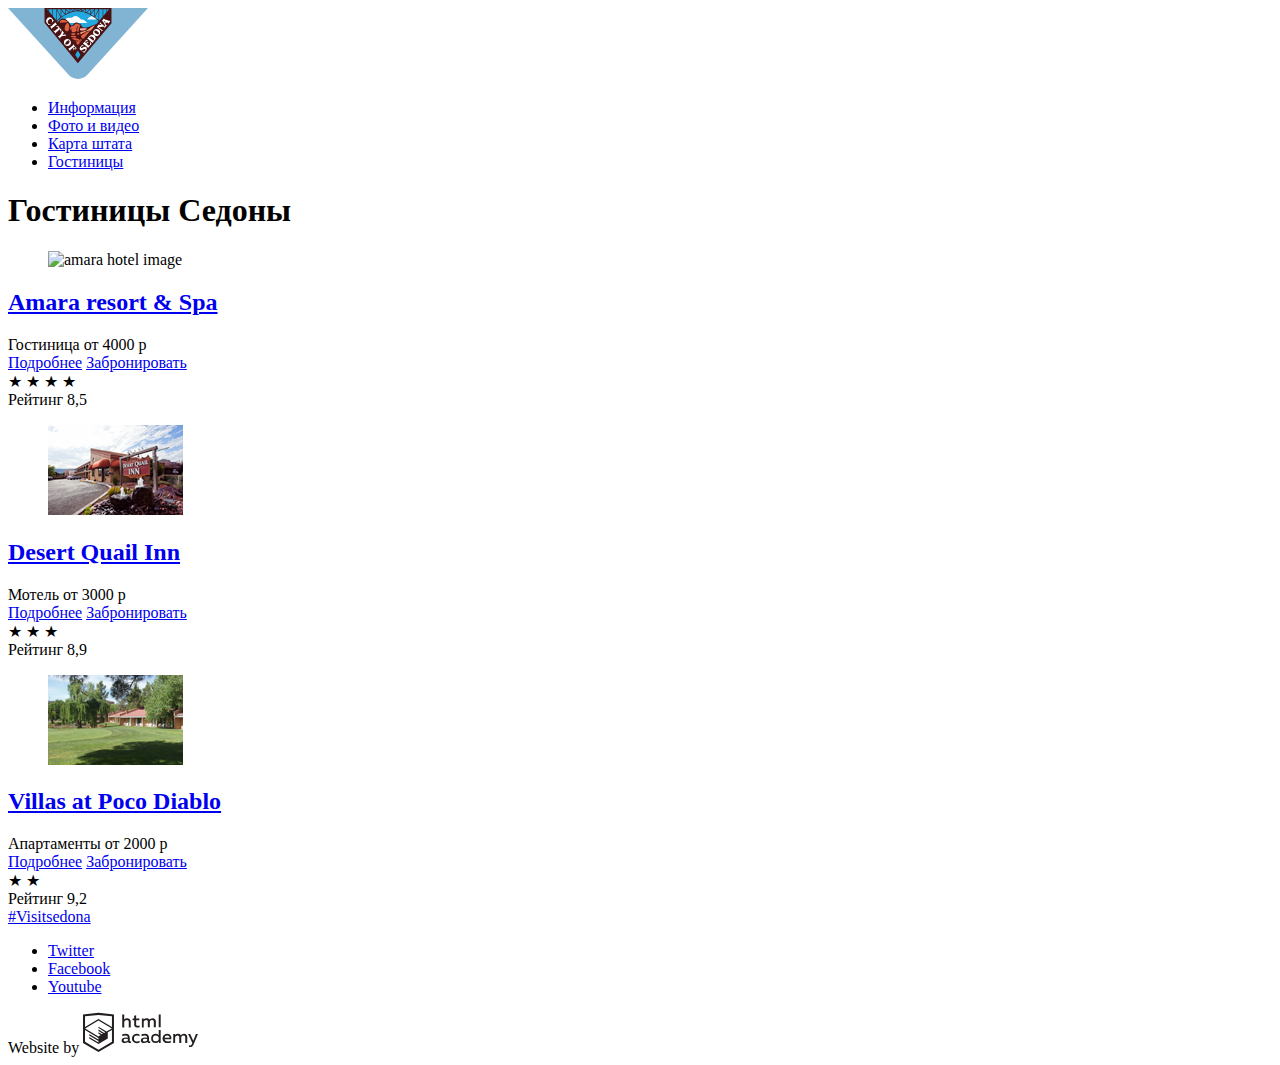
==== catalog.html @ a676aeef "Apply changes for pull-request #5" ====
<!DOCTYPE html>
<html lang="ru">

<head>
  <meta charset="utf-8">
  <title>Отели Седоны</title>
  <link rel="stylesheet" href="css/index.css">
</head>

<body>
  <header class="mainHeader">
    <nav class="mainHeader_navigation">
      <a href="index.html" class="headerLogo">
        <img src="img/svg-sedona/logo-sedona.svg" width="140" height="71" alt="City of Sedona's logo">
      </a>
      <ul class="mainHeader_list">
        <li class="mainHeader_list_item"><a href="info.html">Информация</a></li>
        <li class="mainHeader_list_item"><a href=photos&videos.html> Фото и видео</a></li>
        <li class="mainHeader_list_item"><a href="map.html">Карта штата</a></li>
        <li class="mainHeader_list_item"><a href="catalog.html">Гостиницы</a></li>
      </ul>
    </nav>
  </header>
  <main>
    <h1 class="visually-hidden">Гостиницы Седоны</h1>
    <div>
      <article>
        <figure class="hotelsPoster">
          <img src="img/amara.png" width="135" height="90" alt="amara hotel image">
        </figure>
        <section class="hotelDescription">
          <h2><a href="amara.html">Amara resort & Spa</a></h2>
          <div>
            <span>Гостиница</span>
            <span>от 4000 р</span>
          </div>
          <div>
            <a href="description-amara.html">Подробнее</a>
            <a href="order.html">Забронировать</a>
          </div>
        </section>
        <div class="metaRate">
          <div>
            <span class="star">★</span>
            <span class="star">★</span>
            <span class="star">★</span>
            <span class="star">★</span>
          </div>
          <div>Рейтинг 8,5</div>
        </div>
      </article>
      <article>
        <figure class="hotelsPoster">
          <img src="img/desert-quail-inn.png" width="135" height="90" alt="desert quail inn image">
        </figure>
        <section class="hotelDescription">
          <h2><a href="quail.html">Desert Quail Inn</a></h2>
          <div>
            <span>Мотель</span>
            <span>от 3000 р</span>
          </div>
          <div>
            <a href="description-inn.html">Подробнее</a>
            <a href="order.html">Забронировать</a>
          </div>
        </section>
        <div class="metaRate">
          <div>
            <span class="star">★</span>
            <span class="star">★</span>
            <span class="star">★</span>
          </div>
          <div>Рейтинг 8,9</div>
        </div>
      </article>
      <article>
        <figure class="hotelsPoster">
          <img src="img/villas-at-poco-diablo.png" width="135" height="90" alt="villas-at-poco-diablo image">
        </figure>
        <section class="hotelDescription">
          <h2><a href="villas-poco-diablo.html">Villas at Poco Diablo</a></h2>
          <div>
            <span>Апартаменты</span>
            <span>от 2000 р</span>
          </div>
          <div>
            <a href="description-villas.html">Подробнее</a>
            <a href="order.html">Забронировать</a>
          </div>
        </section>
        <div class="metaRate">
          <div>
            <span class="star">★</span>
            <span class="star">★</span>
          </div>
          <div>Рейтинг 9,2</div>
        </div>
      </article>
    </div>
  </main>
  <footer>
    <div>
      <a href="#">#Visitsedona</a>
    </div>
    <div class="footerSocial">
      <ul>
        <li>
          <a class="socialButton" href="#">Twitter</a>
        </li>
        <li>
          <a class="socialButton" href="#"> Facebook</a>
        </li>
        <li>
          <a class="socialButton" href="#">Youtube</a>
        </li>
      </ul>
    </div>
    <div> Website by
      <a class="button" href="https://htmlacademy.ru/intensive/htmlcss">
        <img src="img/svg-sedona/logo-htmlacademy.svg" width="115" height="41" alt="html-academy logo">
      </a>
    </div>
  </footer>
</body>

</html>
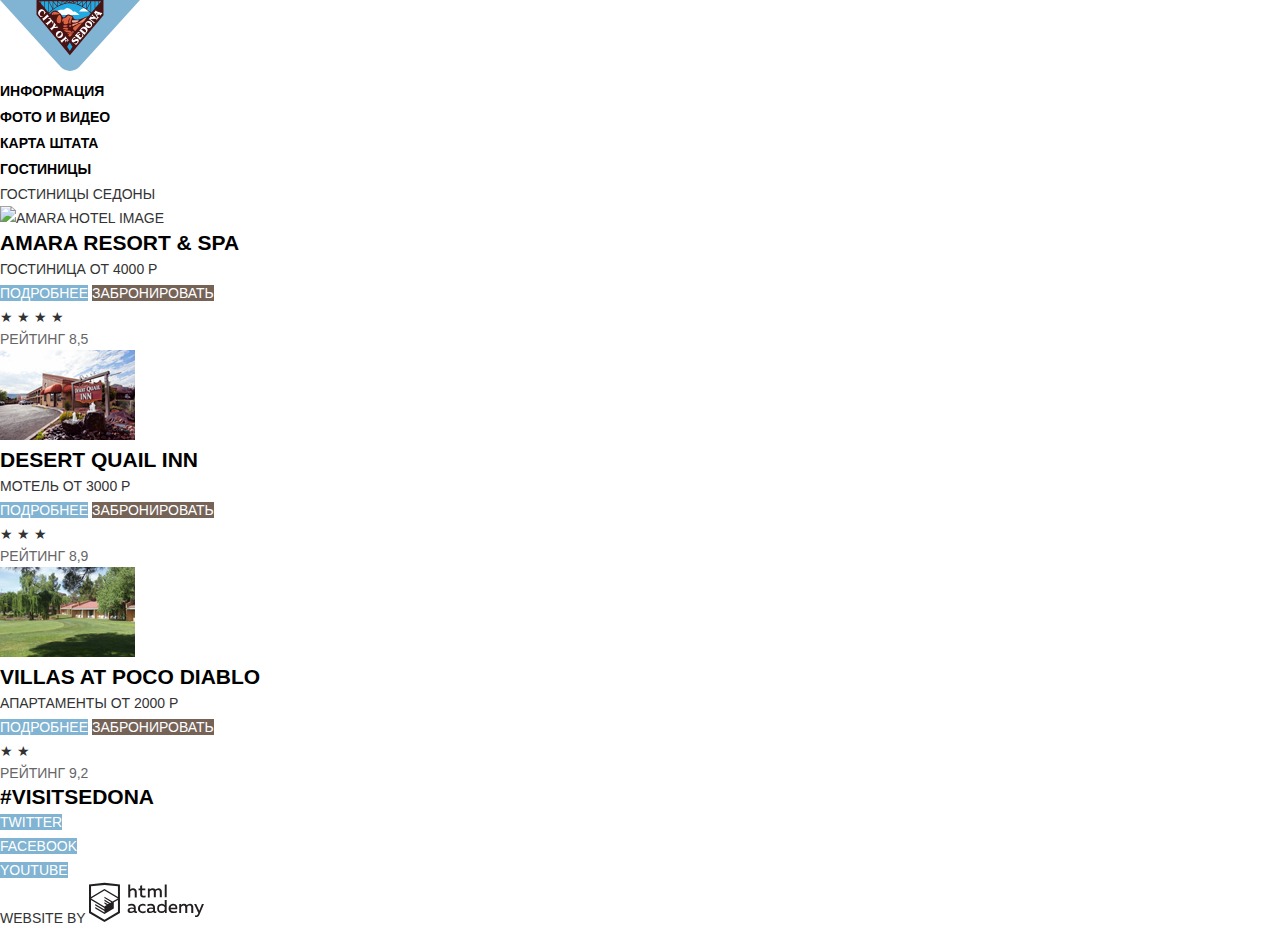
==== commit 3efe4b48: "Apply basic styles" ====
--- a/catalog.html
+++ b/catalog.html
@@ -4,20 +4,24 @@
 <head>
   <meta charset="utf-8">
   <title>Отели Седоны</title>
-  <link rel="stylesheet" href="css/index.css">
+  <link href="fonts.googleapis.com/css?family=PT+Sans:400,700&subset=cyrillic" rel="stylesheet">
+  <link href="css/reset.css" rel="stylesheet">
+  <link href="css/index.css" rel="stylesheet">
 </head>
 
 <body>
   <header class="mainHeader">
     <nav class="mainHeader_navigation">
-      <a href="index.html" class="headerLogo">
+      <a href="index.html" class="headerLogo link">
         <img src="img/svg-sedona/logo-sedona.svg" width="140" height="71" alt="City of Sedona's logo">
       </a>
-      <ul class="mainHeader_list">
-        <li class="mainHeader_list_item"><a href="info.html">Информация</a></li>
-        <li class="mainHeader_list_item"><a href=photos&videos.html> Фото и видео</a></li>
-        <li class="mainHeader_list_item"><a href="map.html">Карта штата</a></li>
-        <li class="mainHeader_list_item"><a href="catalog.html">Гостиницы</a></li>
+      <ul class="mainHeader__list">
+        <li class="mainHeader__listItem">
+          <a href="info.html" class="link">Информация</a>
+        </li>
+        <li class="mainHeader__listItem"><a href=photos&videos.html class="link"> Фото и видео</a></li>
+        <li class="mainHeader__listItem"><a href="map.html" class="link">Карта штата</a></li>
+        <li class="mainHeader__listItem"><a href="catalog.html" class="link">Гостиницы</a></li>
       </ul>
     </nav>
   </header>
@@ -29,14 +33,16 @@
           <img src="img/amara.png" width="135" height="90" alt="amara hotel image">
         </figure>
         <section class="hotelDescription">
-          <h2><a href="amara.html">Amara resort & Spa</a></h2>
+          <h2>
+            <a href="amara.html" class="hotelName link">Amara resort & Spa</a>
+          </h2>
           <div>
             <span>Гостиница</span>
             <span>от 4000 р</span>
           </div>
           <div>
-            <a href="description-amara.html">Подробнее</a>
-            <a href="order.html">Забронировать</a>
+            <a href="description-amara.html" class="button button_blue">Подробнее</a>
+            <a href="order.html" class="button button_brown">Забронировать</a>
           </div>
         </section>
         <div class="metaRate">
@@ -46,7 +52,7 @@
             <span class="star">★</span>
             <span class="star">★</span>
           </div>
-          <div>Рейтинг 8,5</div>
+          <div class="rate">Рейтинг 8,5</div>
         </div>
       </article>
       <article>
@@ -54,14 +60,14 @@
           <img src="img/desert-quail-inn.png" width="135" height="90" alt="desert quail inn image">
         </figure>
         <section class="hotelDescription">
-          <h2><a href="quail.html">Desert Quail Inn</a></h2>
+          <h2><a href="quail.html" class="hotelName link">Desert Quail Inn</a></h2>
           <div>
             <span>Мотель</span>
             <span>от 3000 р</span>
           </div>
           <div>
-            <a href="description-inn.html">Подробнее</a>
-            <a href="order.html">Забронировать</a>
+            <a href="description-inn.html" class="button button_blue">Подробнее</a>
+            <a href="order.html" class="button button_brown">Забронировать</a>
           </div>
         </section>
         <div class="metaRate">
@@ -70,7 +76,7 @@
             <span class="star">★</span>
             <span class="star">★</span>
           </div>
-          <div>Рейтинг 8,9</div>
+          <div class="rate">Рейтинг 8,9</div>
         </div>
       </article>
       <article>
@@ -78,14 +84,14 @@
           <img src="img/villas-at-poco-diablo.png" width="135" height="90" alt="villas-at-poco-diablo image">
         </figure>
         <section class="hotelDescription">
-          <h2><a href="villas-poco-diablo.html">Villas at Poco Diablo</a></h2>
+          <h2><a href="villas-poco-diablo.html" class="hotelName link">Villas at Poco Diablo</a></h2>
           <div>
             <span>Апартаменты</span>
             <span>от 2000 р</span>
           </div>
           <div>
-            <a href="description-villas.html">Подробнее</a>
-            <a href="order.html">Забронировать</a>
+            <a href="description-villas.html" class="button button_blue">Подробнее</a>
+            <a href="order.html" class="button button_brown">Забронировать</a>
           </div>
         </section>
         <div class="metaRate">
@@ -93,30 +99,30 @@
             <span class="star">★</span>
             <span class="star">★</span>
           </div>
-          <div>Рейтинг 9,2</div>
+          <div class="rate">Рейтинг 9,2</div>
         </div>
       </article>
     </div>
   </main>
   <footer>
-    <div>
-      <a href="#">#Visitsedona</a>
+    <div class="hashtag">
+      <a href="#" class="link">#visitsedona</a>
     </div>
     <div class="footerSocial">
       <ul>
         <li>
-          <a class="socialButton" href="#">Twitter</a>
+          <a class="button button_blue link" href="#">Twitter</a>
         </li>
         <li>
-          <a class="socialButton" href="#"> Facebook</a>
+          <a class="button button_blue link" href="#"> Facebook</a>
         </li>
         <li>
-          <a class="socialButton" href="#">Youtube</a>
+          <a class="button button_blue link" href="#">Youtube</a>
         </li>
       </ul>
     </div>
     <div> Website by
-      <a class="button" href="https://htmlacademy.ru/intensive/htmlcss">
+      <a class="link" href="https://htmlacademy.ru/intensive/htmlcss">
         <img src="img/svg-sedona/logo-htmlacademy.svg" width="115" height="41" alt="html-academy logo">
       </a>
     </div>
--- a/css/index.css
+++ b/css/index.css
@@ -0,0 +1,120 @@
+body {
+    margin: 0;
+    padding: 0;
+
+    font-family: 'PT Sans',Arial, sans-serif;
+    font-size: 14px;
+    line-height: 24px;
+    font-weight: normal;
+    text-transform: uppercase;
+    color: #333333;
+    background-color:#ffffff;
+}
+
+ol, ul {
+	list-style: none;
+}
+
+a {
+    text-decoration: none;
+}
+
+.link {
+    text-decoration: none;
+    color:#000000;
+}
+.mainHeader__listItem .link {
+    font-weight: bold;
+    line-height: 26px;
+    color: #000000;
+}
+.mainHeader__listItem .link:hover {
+    color:#81b3d2;
+}
+.mainHeader__listItem .link:focus {
+    color:rgba(0, 0, 0, 0.3)
+}
+.mainHeader__listItem .link:active {
+    color:#766357;
+}
+.info {
+    font-size: 21px;
+    font-weight: bold;
+    line-height: 26px;
+    text-align: center;
+    color:#000000;
+}
+.features {
+    line-height: 26px;
+    text-align: center;
+    color: #000000;
+}
+.intro__title {
+    font-size: 30px;
+    font-weight: bold;
+    text-align: center;
+    color:#000000;
+}
+.intro__header {
+    text-align: center;
+    color: #333333;
+}
+.searchForm {
+    font-size: 21px;
+    font-weight: bold;
+    line-height: 26px;
+    text-align: center;
+    color: #ffffff;
+    background-color: #766357;
+}
+.hashtag {
+    font-size: 21px;
+    font-weight: bold;
+    line-height: 26px;
+    color: #000000;
+}
+.hotelName {
+    font-size: 21px;
+    font-weight: bold;
+    line-height: 26px;
+    color:#000000;
+}
+.hotelName:hover {
+    color:#81b3d2;
+}
+.hotelName:active {
+    color:rgba(0, 0, 0, 0.3);
+}
+.rate {
+    line-height: 21px;
+    color: #666666;
+}
+
+.button {
+    line-height: 21px;
+    color:#ffffff;
+}
+
+.button:active {
+    color:rgba(255, 255, 255, 0.3);
+}
+
+.button_blue {
+    background-color: #81b3d2;
+}
+.button_blue:hover {
+    background-color: #669ec0;
+}
+.button_blue:active {
+    background-color:#5496bd;
+}
+
+.button_brown {
+    background-color:#766357;
+}
+.button_brown:hover{
+    background-color: #604e43;
+}
+.button_brown:active {
+    background-color:#503e33;
+}
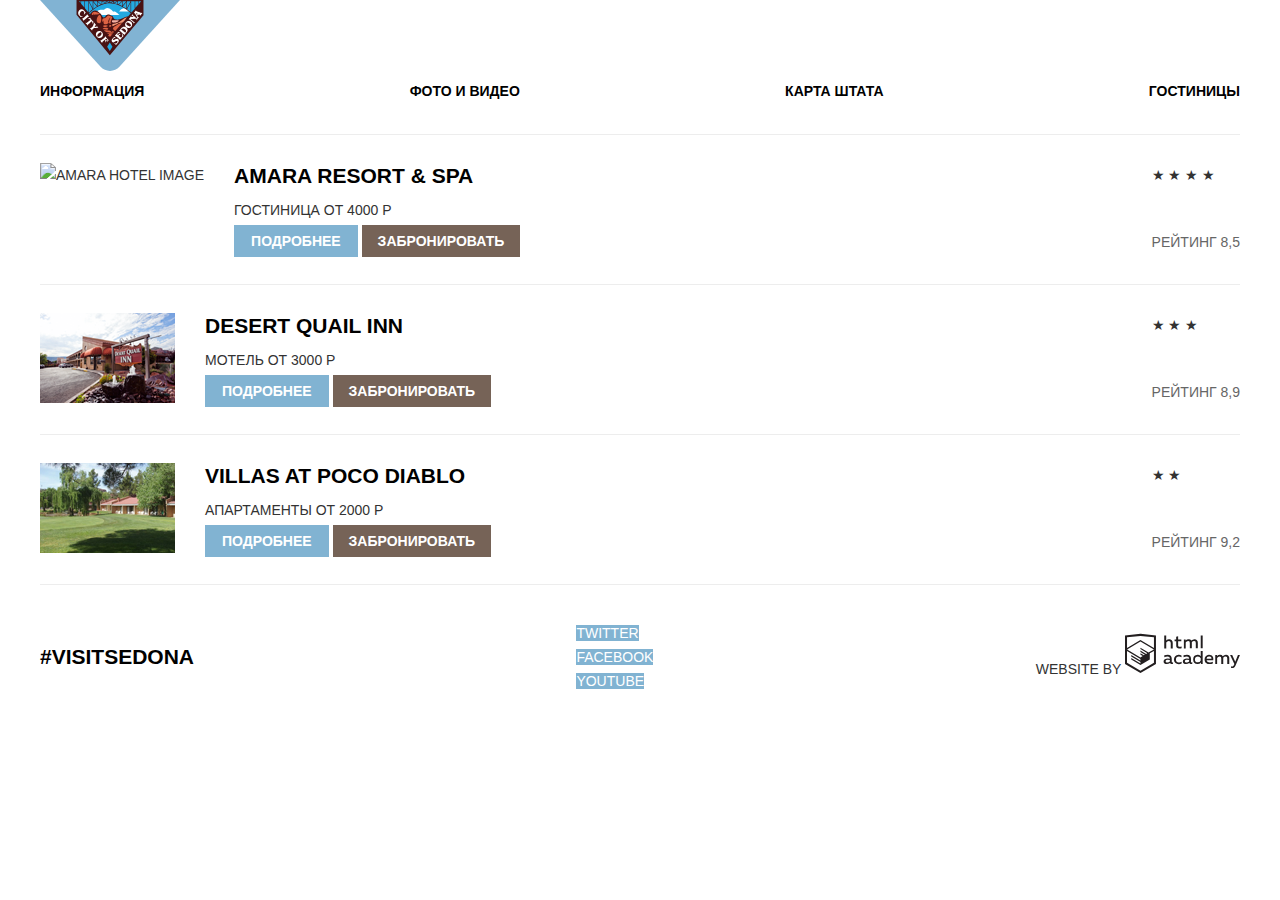
==== commit ea069897: "Layout elements" ====
--- a/catalog.html
+++ b/catalog.html
@@ -10,105 +10,111 @@
 </head>
 
 <body>
-  <header class="mainHeader">
-    <nav class="mainHeader_navigation">
-      <a href="index.html" class="headerLogo link">
+  <header class="mainHeader container">
+    <nav class="navigation">
+      <a href="index.html" class="mainHeader__logo link">
         <img src="img/svg-sedona/logo-sedona.svg" width="140" height="71" alt="City of Sedona's logo">
       </a>
-      <ul class="mainHeader__list">
-        <li class="mainHeader__listItem">
+      <ul class="navigation__list">
+        <li class="navigation__listItem navigation__listItem_left">
           <a href="info.html" class="link">Информация</a>
         </li>
-        <li class="mainHeader__listItem"><a href=photos&videos.html class="link"> Фото и видео</a></li>
-        <li class="mainHeader__listItem"><a href="map.html" class="link">Карта штата</a></li>
-        <li class="mainHeader__listItem"><a href="catalog.html" class="link">Гостиницы</a></li>
+        <li class="navigation__listItem navigation__listItem_left">
+          <a href=photos&videos.html class="link">Фото и видео</a>
+        </li>
+        <li class="navigation__listItem navigation__listItem_right">
+          <a href="map.html" class="link">Карта штата</a>
+        </li>
+        <li class="navigation__listItem navigation__listItem_right">
+          <a href="catalog.html" class="link">Гостиницы</a>
+        </li>
       </ul>
     </nav>
   </header>
-  <main>
-    <h1 class="visually-hidden">Гостиницы Седоны</h1>
-    <div>
-      <article>
-        <figure class="hotelsPoster">
+  <main class="container">
+    <h1 class="visuallyHidden">Гостиницы Седоны</h1>
+    <div class="hotels">
+      <article class="catalogItem">
+        <figure class="hotels__poster">
           <img src="img/amara.png" width="135" height="90" alt="amara hotel image">
         </figure>
-        <section class="hotelDescription">
+        <section class="hotels__description">
           <h2>
-            <a href="amara.html" class="hotelName link">Amara resort & Spa</a>
+            <a href="amara.html" class="hotels__name link">Amara resort & Spa</a>
           </h2>
           <div>
             <span>Гостиница</span>
             <span>от 4000 р</span>
           </div>
           <div>
-            <a href="description-amara.html" class="button button_blue">Подробнее</a>
-            <a href="order.html" class="button button_brown">Забронировать</a>
+            <a href="description-amara.html" class="button button_blue button_details">Подробнее</a>
+            <a href="order.html" class="button button_brown button_book">Забронировать</a>
           </div>
         </section>
-        <div class="metaRate">
+        <div class="hotels__metaRate">
           <div>
             <span class="star">★</span>
             <span class="star">★</span>
             <span class="star">★</span>
             <span class="star">★</span>
           </div>
-          <div class="rate">Рейтинг 8,5</div>
+          <div class="hotels__rate">Рейтинг 8,5</div>
         </div>
       </article>
-      <article>
-        <figure class="hotelsPoster">
+      <article class="catalogItem">
+        <figure class="hotels__poster">
           <img src="img/desert-quail-inn.png" width="135" height="90" alt="desert quail inn image">
         </figure>
-        <section class="hotelDescription">
-          <h2><a href="quail.html" class="hotelName link">Desert Quail Inn</a></h2>
+        <section class="hotels__description">
+          <h2><a href="quail.html" class="hotels__name link">Desert Quail Inn</a></h2>
           <div>
             <span>Мотель</span>
             <span>от 3000 р</span>
           </div>
           <div>
-            <a href="description-inn.html" class="button button_blue">Подробнее</a>
-            <a href="order.html" class="button button_brown">Забронировать</a>
+            <a href="description-inn.html" class="button button_blue button_details">Подробнее</a>
+            <a href="order.html" class="button button_brown button_book">Забронировать</a>
           </div>
         </section>
-        <div class="metaRate">
+        <div class="hotels__metaRate">
           <div>
             <span class="star">★</span>
             <span class="star">★</span>
             <span class="star">★</span>
           </div>
-          <div class="rate">Рейтинг 8,9</div>
+          <div class="hotels__rate">Рейтинг 8,9</div>
         </div>
       </article>
-      <article>
-        <figure class="hotelsPoster">
+      <article class="catalogItem">
+        <figure class="hotels__poster">
           <img src="img/villas-at-poco-diablo.png" width="135" height="90" alt="villas-at-poco-diablo image">
         </figure>
-        <section class="hotelDescription">
-          <h2><a href="villas-poco-diablo.html" class="hotelName link">Villas at Poco Diablo</a></h2>
+        <section class="hotels__description">
+          <h2><a href="villas-poco-diablo.html" class="hotels__name link">Villas at Poco Diablo</a></h2>
           <div>
             <span>Апартаменты</span>
             <span>от 2000 р</span>
           </div>
           <div>
-            <a href="description-villas.html" class="button button_blue">Подробнее</a>
-            <a href="order.html" class="button button_brown">Забронировать</a>
+            <a href="description-villas.html" class="button button_blue button_details">Подробнее</a>
+            <a href="order.html" class="button button_brown button_book">Забронировать</a>
           </div>
         </section>
-        <div class="metaRate">
+        <div class="hotels__metaRate">
           <div>
             <span class="star">★</span>
             <span class="star">★</span>
           </div>
-          <div class="rate">Рейтинг 9,2</div>
+          <div class="hotels__rate">Рейтинг 9,2</div>
         </div>
       </article>
     </div>
   </main>
-  <footer>
+  <footer class="container footer">
     <div class="hashtag">
       <a href="#" class="link">#visitsedona</a>
     </div>
-    <div class="footerSocial">
+    <div class="footer__social">
       <ul>
         <li>
           <a class="button button_blue link" href="#">Twitter</a>
--- a/css/index.css
+++ b/css/index.css
@@ -2,17 +2,17 @@
     margin: 0;
     padding: 0;
 
-    font-family: 'PT Sans',Arial, sans-serif;
+    font-family: 'PT Sans', Arial, sans-serif;
     font-size: 14px;
     line-height: 24px;
     font-weight: normal;
     text-transform: uppercase;
     color: #333333;
-    background-color:#ffffff;
+    background-color: #ffffff;
 }
 
 ol, ul {
-	list-style: none;
+    list-style: none;
 }
 
 a {
@@ -21,100 +21,206 @@
 
 .link {
     text-decoration: none;
-    color:#000000;
-}
-.mainHeader__listItem .link {
-    font-weight: bold;
-    line-height: 26px;
-    color: #000000;
-}
-.mainHeader__listItem .link:hover {
-    color:#81b3d2;
-}
-.mainHeader__listItem .link:focus {
-    color:rgba(0, 0, 0, 0.3)
-}
-.mainHeader__listItem .link:active {
-    color:#766357;
-}
-.info {
+    color: #000000;
+}
+
+.visuallyHidden {
+    display:none;
+}
+.navigation__listItem .link {
+    font-weight: bold;
+    line-height: 26px;
+    color: #000000;
+}
+
+.navigation__listItem .link:hover {
+    color: #81b3d2;
+}
+
+.navigation__listItem .link:focus {
+    color: rgba(0, 0, 0, 0.3);
+}
+
+.navigation__listItem .link:active {
+    color: #766357;
+}
+
+.heading2 {
     font-size: 21px;
     font-weight: bold;
     line-height: 26px;
     text-align: center;
-    color:#000000;
-}
-.features {
-    line-height: 26px;
+    color: #000000;
+}
+
+.heading1 {
+    font-size: 30px;
+    font-weight: bold;
     text-align: center;
     color: #000000;
 }
-.intro__title {
-    font-size: 30px;
-    font-weight: bold;
-    text-align: center;
-    color:#000000;
-}
-.intro__header {
+
+.body1 {
     text-align: center;
     color: #333333;
 }
-.searchForm {
-    font-size: 21px;
-    font-weight: bold;
-    line-height: 26px;
-    text-align: center;
-    color: #ffffff;
-    background-color: #766357;
-}
+
 .hashtag {
     font-size: 21px;
     font-weight: bold;
     line-height: 26px;
     color: #000000;
 }
-.hotelName {
+
+.hotels__name {
     font-size: 21px;
     font-weight: bold;
     line-height: 26px;
-    color:#000000;
-}
-.hotelName:hover {
-    color:#81b3d2;
-}
-.hotelName:active {
-    color:rgba(0, 0, 0, 0.3);
-}
-.rate {
+    color: #000000;
+}
+
+.hotels__name:hover {
+    color: #81b3d2;
+}
+
+.hotels__name:active {
+    color: rgba(0, 0, 0, 0.3);
+}
+.hotels__rate {
     line-height: 21px;
     color: #666666;
 }
 
 .button {
     line-height: 21px;
-    color:#ffffff;
+    color: #ffffff;
+    text-transform: uppercase;
 }
 
 .button:active {
-    color:rgba(255, 255, 255, 0.3);
+    color: rgba(255, 255, 255, 0.3);
 }
 
 .button_blue {
     background-color: #81b3d2;
 }
+
 .button_blue:hover {
     background-color: #669ec0;
 }
+
 .button_blue:active {
-    background-color:#5496bd;
+    background-color: #5496bd;
 }
 
 .button_brown {
-    background-color:#766357;
-}
+    background-color: #766357;
+}
+
 .button_brown:hover{
     background-color: #604e43;
 }
+
 .button_brown:active {
-    background-color:#503e33;
-}
+    background-color: #503e33;
+}
+
+/* ----- Сеточные стили ----- */
+.container {
+    width: 1200px;
+    margin: 0 auto;
+}
+
+.navigation__list {
+    display: flex;
+    flex-direction: row;
+    justify-content: space-between;
+    min-height: 56px;
+}
+
+.container2 {
+    width: 568px;
+    margin: 0 auto;
+}
+.promo {
+    width: 100%;
+    display: block;
+    padding-top: 33px;
+    padding-bottom: 33px;
+}
+
+.button_search {
+    width: 100%;
+    display: block;
+    padding-top: 17px;
+    padding-bottom: 17px;
+}
+
+.footer {
+    display: flex;
+    flex-direction: row;
+    align-items: center;
+    justify-content: space-between;
+    padding-top: 36px;
+}
+
+.bookingForm {
+    padding: 55px;
+    box-shadow: 0px 7px 15px 0 rgba(0, 1, 1, 0.15);
+}
+
+.bookingForm__field {
+    display: flex;
+    flex-direction: row;
+}
+
+.container2__heading {
+    padding-bottom: 23px;
+}
+
+.container2__heading1 {
+    padding-bottom: 28px;
+}
+
+.container2__heading2 {
+    padding-bottom: 39px;
+}
+
+.catalogItem {
+    height: 90px;
+    display: flex;
+    border-top: 1px solid #ededed;
+    border-top: 1px solid #ededed;
+    padding-top: 28px;
+    padding-bottom: 31px;
+}
+.catalogItem:last-child {
+    border-bottom: 1px solid #ededed;
+}
+
+.hotels__poster {
+    margin-right: 30px;
+}
+
+.button_details {
+    font-weight: bold;
+    padding: 8px 17px;
+}
+
+.button_book {
+    font-weight: bold;
+    padding: 8px 16px;
+}
+
+.hotels__metaRate {
+    display: flex;
+    flex-direction: column;
+    justify-content:space-between;
+    margin-left: auto;
+}
+
+.hotels__description {
+    display: flex;
+    flex-direction: column;
+    justify-content: space-between;
+}
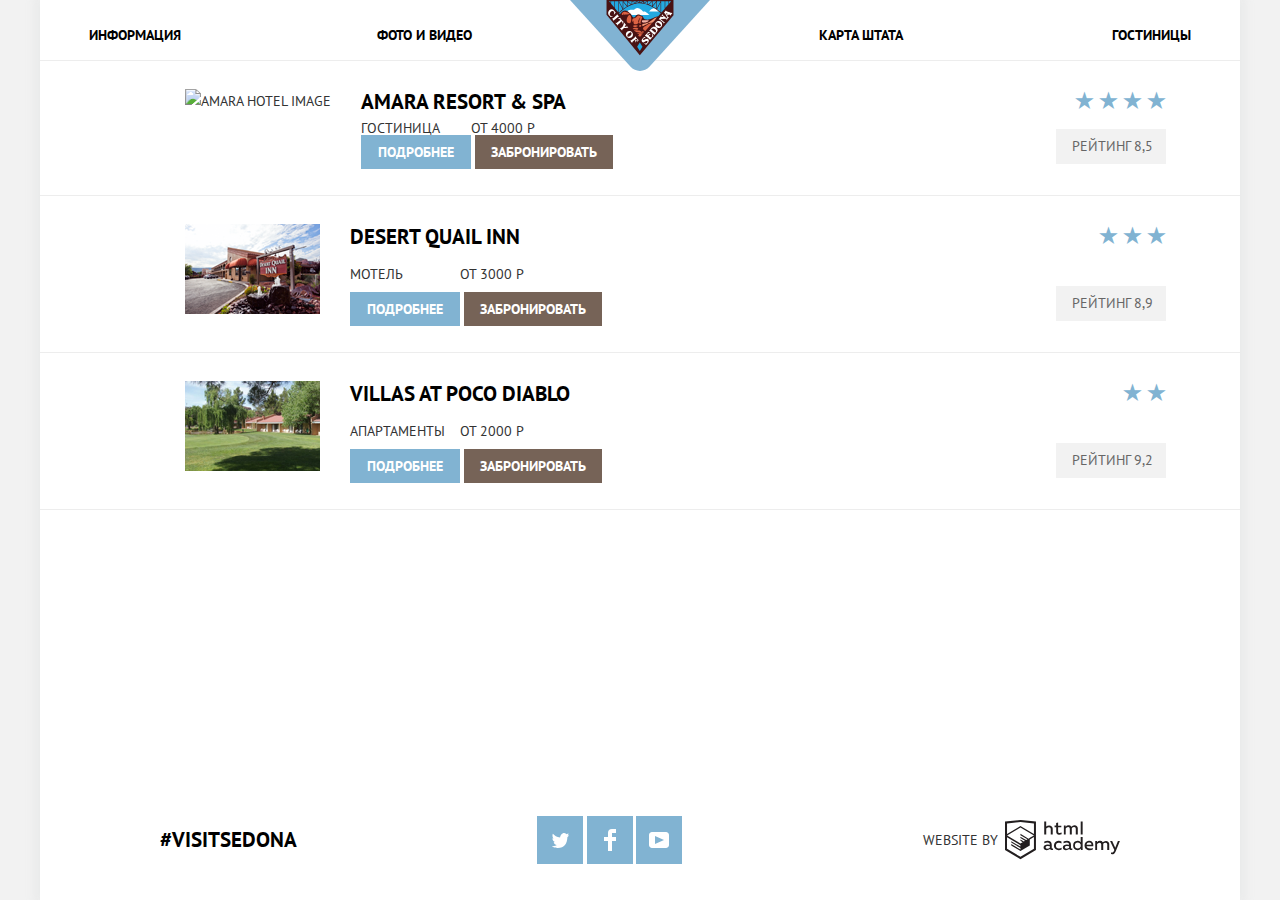
==== commit 703b8b65: "Add decorative elements" ====
--- a/catalog.html
+++ b/catalog.html
@@ -4,135 +4,163 @@
 <head>
   <meta charset="utf-8">
   <title>Отели Седоны</title>
-  <link href="fonts.googleapis.com/css?family=PT+Sans:400,700&subset=cyrillic" rel="stylesheet">
+  <link href="https://fonts.googleapis.com/css?family=PT+Sans:400,700&subset=cyrillic" rel="stylesheet">
   <link href="css/reset.css" rel="stylesheet">
   <link href="css/index.css" rel="stylesheet">
 </head>
 
-<body>
-  <header class="mainHeader container">
-    <nav class="navigation">
-      <a href="index.html" class="mainHeader__logo link">
-        <img src="img/svg-sedona/logo-sedona.svg" width="140" height="71" alt="City of Sedona's logo">
-      </a>
-      <ul class="navigation__list">
-        <li class="navigation__listItem navigation__listItem_left">
-          <a href="info.html" class="link">Информация</a>
-        </li>
-        <li class="navigation__listItem navigation__listItem_left">
-          <a href=photos&videos.html class="link">Фото и видео</a>
-        </li>
-        <li class="navigation__listItem navigation__listItem_right">
-          <a href="map.html" class="link">Карта штата</a>
-        </li>
-        <li class="navigation__listItem navigation__listItem_right">
-          <a href="catalog.html" class="link">Гостиницы</a>
-        </li>
-      </ul>
-    </nav>
-  </header>
-  <main class="container">
-    <h1 class="visuallyHidden">Гостиницы Седоны</h1>
-    <div class="hotels">
-      <article class="catalogItem">
-        <figure class="hotels__poster">
-          <img src="img/amara.png" width="135" height="90" alt="amara hotel image">
-        </figure>
-        <section class="hotels__description">
-          <h2>
-            <a href="amara.html" class="hotels__name link">Amara resort & Spa</a>
-          </h2>
-          <div>
-            <span>Гостиница</span>
-            <span>от 4000 р</span>
+<body class="mainBackground">
+  <div class="container">
+    <header class="mainHeader">
+      <nav>
+        <div class="mainHeader__logo">
+          <a href="index.html" class=" link">
+            <img src="img/svg-sedona/logo-sedona.svg" width="140" height="71" alt="City of Sedona's logo">
+          </a>
+        </div>
+        <ul class="navigation__list">
+          <li class="navigation__listItem navigation__listItem_left">
+            <a href="info.html" class="link">Информация</a>
+          </li>
+          <li class="navigation__listItem navigation__listItem_left">
+            <a href=photos&videos.html class="link">Фото и видео</a>
+          </li>
+          <li class="navigation__listItem navigation__listItem_right">
+            <a href="map.html" class="link">Карта штата</a>
+          </li>
+          <li class="navigation__listItem navigation__listItem_right">
+            <a href="catalog.html" class="link">Гостиницы</a>
+          </li>
+        </ul>
+      </nav>
+    </header>
+    <main class="contentArea">
+      <h1 class="visuallyHidden">Гостиницы Седоны</h1>
+      <div>
+        <article class="catalogItem">
+          <figure class="hotels__poster">
+            <img src="img/amara.png" width="135" height="90" alt="amara hotel image">
+          </figure>
+          <section class="hotels__description">
+            <h2>
+              <a href="amara.html" class="hotels__name link">Amara resort & Spa</a>
+            </h2>
+            <div class="catalogItem__description">
+              <span>Гостиница</span>
+              <span class="bookItem">от 4000 р</span>
+            </div>
+            <div>
+              <a href="description-amara.html" class="button button_blue button_details">Подробнее</a>
+              <a href="order.html" class="bookItem button button_brown button_book">Забронировать</a>
+            </div>
+          </section>
+          <div class="hotels__metaRate">
+            <div class="hotels__metaRate_stars">
+              <span>★</span>
+              <span>★</span>
+              <span>★</span>
+              <span>★</span>
+            </div>
+            <div class="hotels__rate">Рейтинг 8,5</div>
           </div>
-          <div>
-            <a href="description-amara.html" class="button button_blue button_details">Подробнее</a>
-            <a href="order.html" class="button button_brown button_book">Забронировать</a>
+        </article>
+        <article class="catalogItem">
+          <figure class="hotels__poster">
+            <img src="img/desert-quail-inn.png" width="135" height="90" alt="desert quail inn image">
+          </figure>
+          <section class="hotels__description">
+            <h2><a href="quail.html" class="hotels__name link">Desert Quail Inn</a></h2>
+            <div class="catalogItem__description">
+              <span>Мотель</span>
+              <span class="bookItem">от 3000 р</span>
+            </div>
+            <div>
+              <a href="description-inn.html" class="button button_blue button_details">Подробнее</a>
+              <a href="order.html" class="bookItem button button_brown button_book">Забронировать</a>
+            </div>
+          </section>
+          <div class="hotels__metaRate">
+            <div class="hotels__metaRate_stars">
+              <span>★</span>
+              <span>★</span>
+              <span>★</span>
+            </div>
+            <div class="hotels__rate">Рейтинг 8,9</div>
           </div>
-        </section>
-        <div class="hotels__metaRate">
-          <div>
-            <span class="star">★</span>
-            <span class="star">★</span>
-            <span class="star">★</span>
-            <span class="star">★</span>
+        </article>
+        <article class="catalogItem">
+          <figure class="hotels__poster">
+            <img src="img/villas-at-poco-diablo.png" width="135" height="90" alt="villas-at-poco-diablo image">
+          </figure>
+          <section class="hotels__description">
+            <h2><a href="villas-poco-diablo.html" class="hotels__name link">Villas at Poco Diablo</a></h2>
+            <div class="catalogItem__description">
+              <span>Апартаменты</span>
+              <span class="bookItem">от 2000 р</span>
+            </div>
+            <div>
+              <a href="description-villas.html" class="button button_blue button_details">Подробнее</a>
+              <a href="order.html" class="bookItem button button_brown button_book">Забронировать</a>
+            </div>
+          </section>
+          <div class="hotels__metaRate">
+            <div class="hotels__metaRate_stars">
+              <span>★</span>
+              <span>★</span>
+            </div>
+            <div class="hotels__rate">Рейтинг 9,2</div>
           </div>
-          <div class="hotels__rate">Рейтинг 8,5</div>
-        </div>
-      </article>
-      <article class="catalogItem">
-        <figure class="hotels__poster">
-          <img src="img/desert-quail-inn.png" width="135" height="90" alt="desert quail inn image">
-        </figure>
-        <section class="hotels__description">
-          <h2><a href="quail.html" class="hotels__name link">Desert Quail Inn</a></h2>
-          <div>
-            <span>Мотель</span>
-            <span>от 3000 р</span>
-          </div>
-          <div>
-            <a href="description-inn.html" class="button button_blue button_details">Подробнее</a>
-            <a href="order.html" class="button button_brown button_book">Забронировать</a>
-          </div>
-        </section>
-        <div class="hotels__metaRate">
-          <div>
-            <span class="star">★</span>
-            <span class="star">★</span>
-            <span class="star">★</span>
-          </div>
-          <div class="hotels__rate">Рейтинг 8,9</div>
-        </div>
-      </article>
-      <article class="catalogItem">
-        <figure class="hotels__poster">
-          <img src="img/villas-at-poco-diablo.png" width="135" height="90" alt="villas-at-poco-diablo image">
-        </figure>
-        <section class="hotels__description">
-          <h2><a href="villas-poco-diablo.html" class="hotels__name link">Villas at Poco Diablo</a></h2>
-          <div>
-            <span>Апартаменты</span>
-            <span>от 2000 р</span>
-          </div>
-          <div>
-            <a href="description-villas.html" class="button button_blue button_details">Подробнее</a>
-            <a href="order.html" class="button button_brown button_book">Забронировать</a>
-          </div>
-        </section>
-        <div class="hotels__metaRate">
-          <div>
-            <span class="star">★</span>
-            <span class="star">★</span>
-          </div>
-          <div class="hotels__rate">Рейтинг 9,2</div>
-        </div>
-      </article>
-    </div>
-  </main>
-  <footer class="container footer">
-    <div class="hashtag">
-      <a href="#" class="link">#visitsedona</a>
-    </div>
-    <div class="footer__social">
-      <ul>
-        <li>
-          <a class="button button_blue link" href="#">Twitter</a>
-        </li>
-        <li>
-          <a class="button button_blue link" href="#"> Facebook</a>
-        </li>
-        <li>
-          <a class="button button_blue link" href="#">Youtube</a>
-        </li>
-      </ul>
-    </div>
-    <div> Website by
-      <a class="link" href="https://htmlacademy.ru/intensive/htmlcss">
-        <img src="img/svg-sedona/logo-htmlacademy.svg" width="115" height="41" alt="html-academy logo">
-      </a>
-    </div>
-  </footer>
+        </article>
+      </div>
+    </main>
+    <footer class="footer">
+      <div class="hashtag">
+        <a href="#" class="link">#VISITSEDONA</a>
+      </div>
+      <div>
+        <ul class="footer__social">
+          <li>
+            <a class="button socialButton button_blue link" href="#">
+              <span class="visuallyHidden">Twitter</span>
+              <svg xmlns="http://www.w3.org/2000/svg" xmlns:xlink="http://www.w3.org/1999/xlink" width="17" height="15"
+                viewBox="0 0 17 15">
+                <path fill="#FFF"
+                  d="M10.95.144c1.685-.496 2.984.27 3.577 1.179.673-.231 1.331-.481 2.011-.708a2.345 2.345 0 0 1-.857 1.768c.685.17 1.304-.491 1.304-.491-.169 1-1.006 1.788-1.563 2.024-.231 6.75-3.175 11.217-10.077 11.082h-.446c-.41 0-4.164-.46-4.898-1.887 2.271.196 3.893-.422 4.693-1.177-.96-.3-2.679-.477-2.979-2.95.349.106.564.228 1.19.119C1.705 8.247.374 7.53.448 5.33c.285.328 1.067.536 1.34.472C1.085 5.561-.182 2.442.894.85c1.818 1.854 3.735 3.606 7.152 3.773C8.254 2.33 9.183.793 10.95.144z" />
+              </svg>
+            </a>
+          </li>
+          <li>
+            <a class="button socialButton button_blue link" href="#">
+              <span class="visuallyHidden">Facebook</span>
+              <svg xmlns="http://www.w3.org/2000/svg" width="12" height="22" viewBox="0 0 12 22">
+                <path fill="#FFF" d="M12 4V0H8a4 4 0 0 0-4 4v4H0v4h4v10h4V12h4V8H8V4h4z" /></svg>
+            </a>
+          </li>
+          <li>
+            <a class="button socialButton button_blue link" href="#">
+              <span class="visuallyHidden">Youtube</span>
+              <svg xmlns="http://www.w3.org/2000/svg" xmlns:xlink="http://www.w3.org/1999/xlink" width="20" height="16"
+                viewBox="0 0 20 16">
+                <path fill="#FFF"
+                  d="M17 0H3C1.35 0 0 1.35 0 3v10c0 1.65 1.35 3 3 3h14c1.65 0 3-1.35 3-3V3c0-1.65-1.35-3-3-3zM6.027 11.998V4.002L15.014 8l-8.987 3.998z" />
+              </svg>
+            </a>
+          </li>
+        </ul>
+      </div>
+      <div class="academyLogo">
+        Website by
+        <a class="academyLogo__pic link" href="https://htmlacademy.ru/intensive/htmlcss">
+          <svg id="Layer_1" data-name="Layer 1" xmlns="http://www.w3.org/2000/svg" viewBox="0 0 108.08 36.85">
+            <title>logo-htmlacademy-small1</title>
+            <path
+              d="M44.61,26.88a2,2,0,0,0,.55-0.1v1.33a3.25,3.25,0,0,1-1.18.21,1.67,1.67,0,0,1-1.67-1,4.84,4.84,0,0,1-3.14,1.08c-1.51,0-2.91-.83-2.91-2.55,0-2.13,2-2.79,3.71-2.79a11.08,11.08,0,0,1,2.17.25v-0.3c0-1-.76-1.77-2.19-1.77a7.42,7.42,0,0,0-3,.64v-1.7a10.21,10.21,0,0,1,3.19-.55c2.36,0,3.81,1.12,3.81,3.65v3a0.54,0.54,0,0,0,.49.59h0.17Zm-6.44-1.13A1.35,1.35,0,0,0,39.63,27h0.11a3.39,3.39,0,0,0,2.41-1V24.58a9.72,9.72,0,0,0-1.81-.21c-1,0-2.16.33-2.16,1.38h0Zm12.36-6.11a5,5,0,0,1,2.57.64V22a4.08,4.08,0,0,0-2.3-.7,2.75,2.75,0,1,0,0,5.49,5,5,0,0,0,2.43-.64v1.71a6.27,6.27,0,0,1-2.76.57A4.21,4.21,0,0,1,46,24.51q0-.21,0-0.41a4.32,4.32,0,0,1,4.18-4.46h0.38Zm12.17,7.24a2,2,0,0,0,.55-0.1v1.33a3.25,3.25,0,0,1-1.18.21,1.67,1.67,0,0,1-1.67-1,4.84,4.84,0,0,1-3.14,1.08c-1.51,0-2.91-.83-2.91-2.55,0-2.13,2-2.79,3.71-2.79a11.08,11.08,0,0,1,2.17.25v-0.3c0-1-.76-1.77-2.19-1.77a7.42,7.42,0,0,0-3,.64v-1.7a10.21,10.21,0,0,1,3.19-.55c2.36,0,3.81,1.12,3.81,3.65v3a0.54,0.54,0,0,0,.49.59h0.17Zm-6.44-1.13A1.35,1.35,0,0,0,57.73,27h0.11a3.39,3.39,0,0,0,2.41-1V24.58a9.72,9.72,0,0,0-1.81-.21c-1.06,0-2.16.33-2.16,1.38h0ZM73,16V28.2H71.35V26.88a3.88,3.88,0,0,1-3.19,1.54,4.4,4.4,0,0,1,0-8.78,3.81,3.81,0,0,1,3,1.3V16H73Zm-4.53,5.22a2.76,2.76,0,1,0,0,5.52A2.86,2.86,0,0,0,71.15,25V23A2.91,2.91,0,0,0,68.49,21.27ZM79,19.64c3.31,0,4.46,2.68,3.92,5.09H76.7c0.21,1.5,1.67,2.11,3.19,2.11a6.11,6.11,0,0,0,2.64-.59v1.6a7.14,7.14,0,0,1-3,.57C77,28.42,74.78,27,74.78,24a4.18,4.18,0,0,1,4-4.39H79Zm0.09,1.54a2.28,2.28,0,0,0-2.44,2.1v0.06H81.3A2,2,0,0,0,79.13,21.18Zm5.73,7V19.87h1.65v1a3.81,3.81,0,0,1,2.78-1.27A2.86,2.86,0,0,1,91.89,21a4.12,4.12,0,0,1,2.91-1.33A3.06,3.06,0,0,1,98,23V28.2h-1.9V23.05a1.59,1.59,0,0,0-1.42-1.75H94.42a2.8,2.8,0,0,0-2.07,1.12V28.2h-1.9V23.05A1.59,1.59,0,0,0,89,21.31H88.8a3,3,0,0,0-2.21,1.29v5.63H84.86Zm21.31-8.33h1.9l-3.91,9.46c-0.9,2.17-2.09,2.86-3.35,2.86a4.76,4.76,0,0,1-1.1-.14V30.46a2.86,2.86,0,0,0,.85.12c0.9,0,1.58-.64,2.07-1.9l0.17-.42-4-8.4h2l2.86,6.29ZM38.73,1.46V6.22a3.81,3.81,0,0,1,2.7-1.14,3.25,3.25,0,0,1,3.44,3.4v5.15H43V8.72a1.81,1.81,0,0,0-1.61-2h-0.3a2.93,2.93,0,0,0-2.32,1.39v5.52h-1.9V1.46h1.9ZM49.94,2.31v3h3V6.91h-3v3.81c0,1.1.5,1.46,1.58,1.46a4.49,4.49,0,0,0,1.69-.33v1.6A6.8,6.8,0,0,1,51,13.8a2.55,2.55,0,0,1-2.86-2.74V6.89H46.58V5.26h1.5V2.74Zm5.4,11.31V5.28H57v1A3.81,3.81,0,0,1,59.77,5a2.86,2.86,0,0,1,2.6,1.33A4.12,4.12,0,0,1,65.28,5,3.06,3.06,0,0,1,68.44,8.4v5.21h-1.9V8.46a1.59,1.59,0,0,0-1.42-1.75H64.89a2.8,2.8,0,0,0-2.07,1.12v5.78h-1.9V8.46A1.59,1.59,0,0,0,59.5,6.71H59.27A3,3,0,0,0,57.06,8v5.63H55.34ZM71.17,1.45H73V13.6H71.17V1.45ZM14.71,0H14.55L0,1.54V28.21l14.55,8.66,14.55-8.66V1.54Zm12.5,27.1L14.55,34.64,1.9,27.12V16.18l12.59,7.5V25L5.86,19.9v1.31l8.68,5.21v1.39L5.87,22.65V24l8.68,5.21,8.75-5.24V18.31L27.2,16V27.12Zm0-12.53-3.48,2-1.6,1L14.51,13v1.31L21,18.23H21l-0.14.09-1,.54-5.37-3.2V17l4.24,2.52-1,.67-3.2-1.9v1.31l2.1,1.24L14.5,22.1,2,14.65,14.51,7.11Zm0-1.32L14.49,5.76,1.91,13.25v-10L14.56,1.92,27.21,3.25v10h0Z"
+              transform="translate(0 -0.02)"/>
+          </svg>
+          </a>
+      </div>
+    </footer>
+  </div>
 </body>
 
 </html>
--- a/css/index.css
+++ b/css/index.css
@@ -1,8 +1,7 @@
 body {
     margin: 0;
     padding: 0;
-
-    font-family: 'PT Sans', Arial, sans-serif;
+    font-family: PT Sans, Arial, sans-serif;
     font-size: 14px;
     line-height: 24px;
     font-weight: normal;
@@ -19,14 +18,36 @@
     text-decoration: none;
 }
 
+img {
+    max-width: 100%;
+    height: auto;
+}
+
 .link {
     text-decoration: none;
     color: #000000;
 }
 
-.visuallyHidden {
-    display:none;
-}
+.mainBackground {
+    background: #f2f2f2;
+}
+
+.visuallyHidden:not(:focus):not(:active) {
+      position: absolute;
+    
+      width: 1px;
+      height: 1px;
+      margin: -1px;
+      border: 0;
+      padding: 0;
+    
+      white-space: nowrap;
+    
+      clip-path: inset(100%);
+      clip: rect(0 0 0 0);
+      overflow: hidden;
+}
+
 .navigation__listItem .link {
     font-weight: bold;
     line-height: 26px;
@@ -87,14 +108,18 @@
     color: rgba(0, 0, 0, 0.3);
 }
 .hotels__rate {
-    line-height: 21px;
     color: #666666;
+    background-color: #f2f2f2;
+    padding-left: 16px;
+    padding-right: 13px;
+    padding-top: 5px;
+    padding-bottom: 6px;
 }
 
 .button {
-    line-height: 21px;
     color: #ffffff;
     text-transform: uppercase;
+    border: 0;
 }
 
 .button:active {
@@ -126,19 +151,60 @@
 }
 
 /* ----- Сеточные стили ----- */
+
 .container {
+    display: flex;
+    flex-flow: column;
     width: 1200px;
+    min-height: 100vh;
     margin: 0 auto;
+    font-family: inherit;
+    background: white;
+    box-shadow: 0 0 10px 5px rgba(169, 179, 179, 0.12);
+}
+
+.contentArea {
+    flex-grow: 1;
+}
+
+.mainHeader {
+    position: relative;
+    padding-top: 22px;
+    padding-bottom: 22px;
+    margin-bottom: -10px;
 }
 
 .navigation__list {
     display: flex;
     flex-direction: row;
-    justify-content: space-between;
-    min-height: 56px;
-}
-
-.container2 {
+    justify-content: space-evenly;
+}
+
+.mainHeader__logo {
+    display: flex;
+    position: absolute;
+    z-index: 1;
+    width: 100%;
+    top: 0;
+    justify-content: center;
+}
+
+.navigation__listItem {
+    position: relative;
+    z-index: 2;
+    display: block;
+    width: 239px;
+}
+
+.navigation__listItem_left {
+    text-align: left;
+}
+
+.navigation__listItem_right {
+    text-align: right;
+}
+
+.promoText {
     width: 568px;
     margin: 0 auto;
 }
@@ -156,50 +222,99 @@
     padding-bottom: 17px;
 }
 
-.footer {
-    display: flex;
-    flex-direction: row;
-    align-items: center;
-    justify-content: space-between;
-    padding-top: 36px;
-}
-
 .bookingForm {
     padding: 55px;
     box-shadow: 0px 7px 15px 0 rgba(0, 1, 1, 0.15);
 }
+.bookingForm__label {
+    margin-right: 18px;
+}
 
 .bookingForm__field {
     display: flex;
+    font-weight: bold;
     flex-direction: row;
-}
-
-.container2__heading {
-    padding-bottom: 23px;
-}
-
-.container2__heading1 {
-    padding-bottom: 28px;
-}
-
-.container2__heading2 {
-    padding-bottom: 39px;
+    margin-bottom: 30px;
+    align-items: center;
+}
+
+.dataInput {
+    font-weight: bold;
+    display: inline-flex;
+    background-color: #f2f2f2;
+    color: #000000;
+}
+
+.input {
+    font-weight: bold;
+    padding-left: 12px;
+    padding-top: 14px;
+    padding-bottom: 13px;
+    width: 100%;
+    background: transparent;
+    border: 0;
+}
+
+.dataInput_grow {
+    display: flex;
+    flex-grow: 1;
+}
+.guestsNumber {
+    display: flex;
+    font-weight: bold;
+    align-items: center;
+    margin-bottom: 50px;
+}
+
+.button_add {
+    width: 30px;
+    background-color: #f2f2f2;
+    color:rgba(0, 1, 1, 0.15);
+    font-weight: bold;
+    font-size: 22px;
+}
+
+.bookingForm__label_adults {
+    margin-right: 37px;
+}
+
+.container__guestsNumber {
+    display: flex;
+    justify-content: space-between;
+}
+
+.promoText__heading {
+    margin-bottom: 23px;
+}
+.heading2.promoText__heading {
+    margin-top: 61px;
+}
+
+.promoText__heading1 {
+    margin-bottom: 28px;
+}
+
+.promoText__heading2 {
+    margin-bottom: 39px;
 }
 
 .catalogItem {
-    height: 90px;
     display: flex;
     border-top: 1px solid #ededed;
     border-top: 1px solid #ededed;
     padding-top: 28px;
     padding-bottom: 31px;
-}
+    padding-right: 74px;
+    padding-left: 73px;
+}
+
 .catalogItem:last-child {
     border-bottom: 1px solid #ededed;
 }
 
 .hotels__poster {
     margin-right: 30px;
+    margin-left: 72px;
 }
 
 .button_details {
@@ -224,3 +339,111 @@
     flex-direction: column;
     justify-content: space-between;
 }
+
+.bookItem {
+    min-width: 142px;
+}
+
+.hotels__metaRate_stars {
+    color: #81b3d2;
+    font-weight: bold;
+    font-size: 21px;
+    text-align: right;
+}
+
+.mainPoster {
+    position: relative;
+    height: 474px;
+    overflow: hidden;
+}
+
+.mainPoster__image {
+    margin-top: -84px;
+}
+
+.mainPoster::after {
+    background:
+        url('../img/svg-sedona/welcome.svg') 50% 50% / 353px auto no-repeat,
+        url('../img/svg-sedona/polygon.svg') 0% 100% / auto no-repeat;
+    content: '';
+    width: 100%;
+    height: 100%;
+    position: absolute;
+    top: 0;
+    left: 0;
+}
+
+.calendar {
+    opacity: 0.16;
+    width: 38px;
+}
+
+.calendar:hover {
+    opacity: 1;
+    background-color: #f2f2f2;
+}
+
+.calendar:active {
+    fill: #81b3d2;
+}
+
+.inputNumber {
+    width: 30px;
+}
+
+.footer {
+    display: flex;
+    flex-direction: row;
+    align-items: center;
+    justify-content: space-around;
+    padding-top: 36px;
+    padding-bottom: 36px;
+}
+
+.footer__social {
+    display: flex;
+    justify-content: space-between;
+    flex-wrap: wrap;
+    width: 145px;
+    margin: 0 auto;
+    padding: 0;
+}
+
+.socialButton {
+    display: flex;
+    align-items: center;
+    justify-content: center;
+    width: 46px;
+    height: 48px;
+}
+
+.socialButton:active {
+    fill: #5496bd;
+    fill-opacity: 0.3;
+}
+
+.academyLogo {
+    display: flex;
+    align-items: center;
+}
+
+.academyLogo__pic {
+    width: 115px;
+    height: auto;
+    fill: #231f20;
+    margin-left: 7px;
+    line-height: 0;
+}
+
+.academyLogo__pic:hover {
+    fill: #81b3d2;
+}
+
+.academyLogo__pic:active {
+    fill: #bdbbbc;
+}
+
+.catalogItem__description {
+    display: flex;
+    justify-content: space-between;
+}
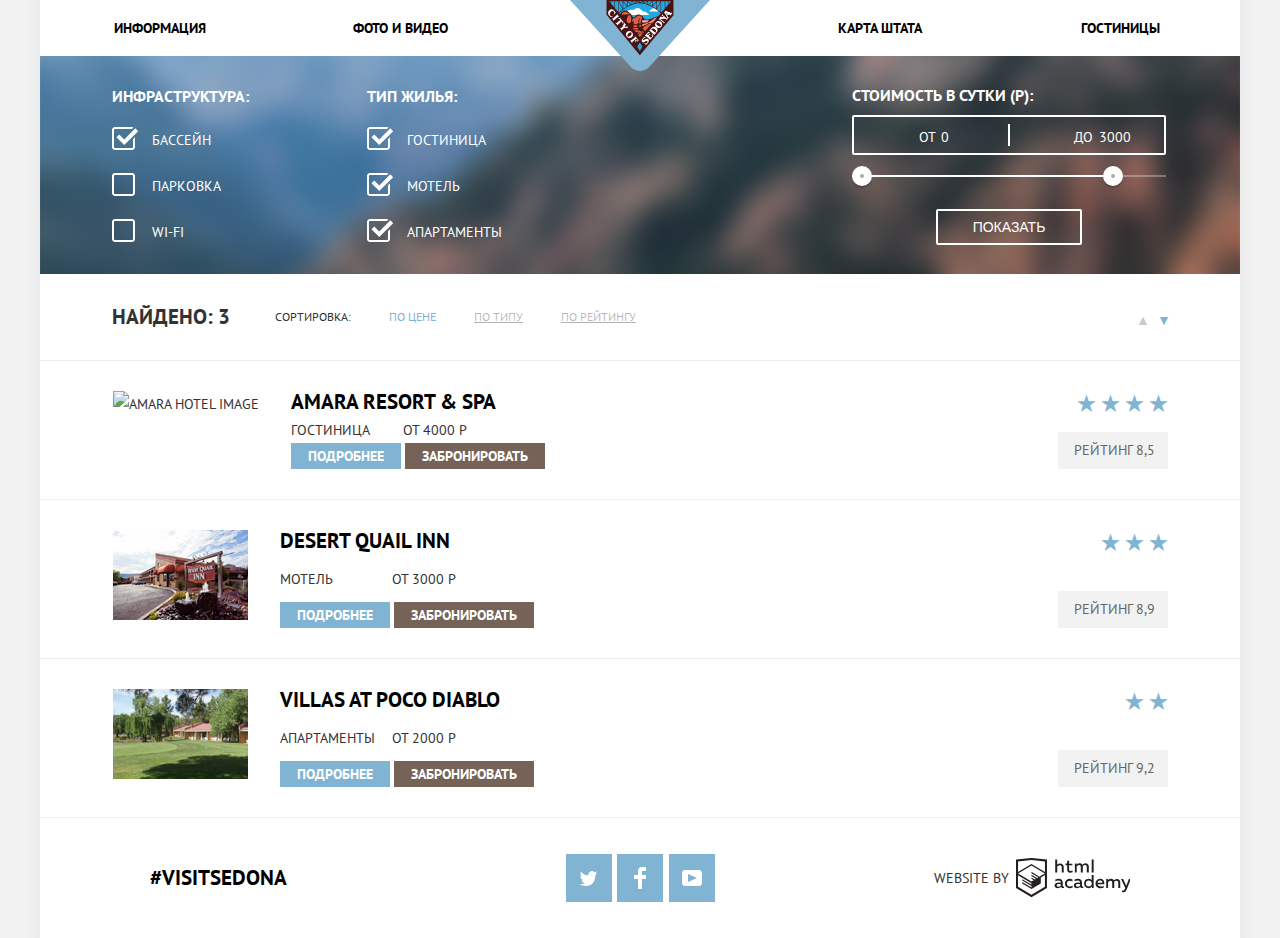
==== commit b47f1618: "Add aditional changes" ====
--- a/catalog.html
+++ b/catalog.html
@@ -14,21 +14,21 @@
     <header class="mainHeader">
       <nav>
         <div class="mainHeader__logo">
-          <a href="index.html" class=" link">
+          <a href="index.html" class="link">
             <img src="img/svg-sedona/logo-sedona.svg" width="140" height="71" alt="City of Sedona's logo">
           </a>
         </div>
         <ul class="navigation__list">
-          <li class="navigation__listItem navigation__listItem_left">
+          <li class="navigation__listItem">
             <a href="info.html" class="link">Информация</a>
           </li>
-          <li class="navigation__listItem navigation__listItem_left">
+          <li class="navigation__listItem">
             <a href=photos&videos.html class="link">Фото и видео</a>
           </li>
-          <li class="navigation__listItem navigation__listItem_right">
+          <li class="navigation__listItem">
             <a href="map.html" class="link">Карта штата</a>
           </li>
-          <li class="navigation__listItem navigation__listItem_right">
+          <li class="navigation__listItem">
             <a href="catalog.html" class="link">Гостиницы</a>
           </li>
         </ul>
@@ -36,6 +36,89 @@
     </header>
     <main class="contentArea">
       <h1 class="visuallyHidden">Гостиницы Седоны</h1>
+      <section>
+        <form class="hotelsFilter" action="http://echo.htmlacademy.ru" method="POST">
+          <div class="hotelsFilter__range">
+            <p class="hotelsFilter__option">Инфраструктура:</p>
+            <div class="checkbox">
+              <input type="checkbox" id="pool" name="pool" checked class="checkbox__input">
+              <label for="pool" class="checkbox__label">Бассейн</label>
+            </div>
+            <div class="checkbox">
+              <input type="checkbox" id="parking" name="parking" class="checkbox__input">
+              <label for="parking" class="checkbox__label">Парковка</label>
+            </div>
+            <div class="checkbox">
+              <input type="checkbox" id="wi-fi" name="wi-fi" class="checkbox__input">
+              <label for="wi-fi" class="checkbox__label">WI-FI</label>
+            </div>
+          </div>
+          <div>
+            <p class="hotelsFilter__option">Тип жилья:</p>
+            <div class="checkbox">
+              <input type="checkbox" id="hotel" name="hotel" checked class="checkbox__input">
+              <label for="hotel" class="checkbox__label">Гостиница</label>
+            </div>
+            <div class="checkbox">
+              <input type="checkbox" id="motel" name="motel" checked class="checkbox__input">
+              <label for="motel" class="checkbox__label">Мотель</label>
+            </div>
+            <div class="checkbox">
+              <input type="checkbox" id="apartment" name="apartment" checked class="checkbox__input">
+              <label for="apartment" class="checkbox__label">Апартаменты</label>
+            </div>
+          </div>
+          <div class="filter">
+            <div class="filterRange">
+              <div class="filterRange__title">Стоимость в сутки (р):</div>
+              <div class="priceControls">
+                <label class="priceControls_label minPrice">от <input class="priceInput" type="text" name="minPrice"
+                    value="0"></label>
+                <label class="priceControls_label maxPrice">до <input class="priceInput" type="text" name="max-price"
+                    value="3000"></label>
+              </div>
+              <div class="rangeControls">
+                <div class="scale">
+                  <div class="bar"></div>
+                </div>
+                <div class="rangeToggle rangeToggle_min"></div>
+                <div class="rangeToggle rangeToggle_max"></div>
+              </div>
+              <button class="btnTransparent" type="submit">Показать</button>
+            </div>
+          </div>
+        </form>
+      </section>
+      <section class="sortingSection">
+        <h2 class="sortingResult">Найдено: 3</h2>
+        <div class="sortingFeatures">
+          <h3>Сортировка:</h3>
+          <div class="sortItem">
+            <input id="price" type="radio" name="radio" class="sortItem__input" checked>
+            <label for="price" class="sortItem__label">по цене</label>
+          </div>
+          <div class="sortItem">
+            <input id="type" type="radio" name="radio" class="sortItem__input">
+            <label for="type" class="sortItem__label">по типу</label>
+          </div>
+          <div class="sortItem">
+            <input id="rate" type="radio" name="radio" class="sortItem__input">
+            <label for="rate" class="sortItem__label">по рейтингу</label>
+          </div>
+        </div>
+        <div class="rateArrows">
+          <div>
+            <input type="radio" name="arrow" id="upButton" class="button__input">
+            <label for="upButton" class="upButton__label">
+            </label>
+          </div>
+          <div>
+            <input type="radio" name="arrow" id="downButton" checked class="button__input">
+            <label for="downButton" class="downButton__label">
+            </label>
+          </div>
+        </div>
+      </section>
       <div>
         <article class="catalogItem">
           <figure class="hotels__poster">
@@ -155,9 +238,9 @@
             <title>logo-htmlacademy-small1</title>
             <path
               d="M44.61,26.88a2,2,0,0,0,.55-0.1v1.33a3.25,3.25,0,0,1-1.18.21,1.67,1.67,0,0,1-1.67-1,4.84,4.84,0,0,1-3.14,1.08c-1.51,0-2.91-.83-2.91-2.55,0-2.13,2-2.79,3.71-2.79a11.08,11.08,0,0,1,2.17.25v-0.3c0-1-.76-1.77-2.19-1.77a7.42,7.42,0,0,0-3,.64v-1.7a10.21,10.21,0,0,1,3.19-.55c2.36,0,3.81,1.12,3.81,3.65v3a0.54,0.54,0,0,0,.49.59h0.17Zm-6.44-1.13A1.35,1.35,0,0,0,39.63,27h0.11a3.39,3.39,0,0,0,2.41-1V24.58a9.72,9.72,0,0,0-1.81-.21c-1,0-2.16.33-2.16,1.38h0Zm12.36-6.11a5,5,0,0,1,2.57.64V22a4.08,4.08,0,0,0-2.3-.7,2.75,2.75,0,1,0,0,5.49,5,5,0,0,0,2.43-.64v1.71a6.27,6.27,0,0,1-2.76.57A4.21,4.21,0,0,1,46,24.51q0-.21,0-0.41a4.32,4.32,0,0,1,4.18-4.46h0.38Zm12.17,7.24a2,2,0,0,0,.55-0.1v1.33a3.25,3.25,0,0,1-1.18.21,1.67,1.67,0,0,1-1.67-1,4.84,4.84,0,0,1-3.14,1.08c-1.51,0-2.91-.83-2.91-2.55,0-2.13,2-2.79,3.71-2.79a11.08,11.08,0,0,1,2.17.25v-0.3c0-1-.76-1.77-2.19-1.77a7.42,7.42,0,0,0-3,.64v-1.7a10.21,10.21,0,0,1,3.19-.55c2.36,0,3.81,1.12,3.81,3.65v3a0.54,0.54,0,0,0,.49.59h0.17Zm-6.44-1.13A1.35,1.35,0,0,0,57.73,27h0.11a3.39,3.39,0,0,0,2.41-1V24.58a9.72,9.72,0,0,0-1.81-.21c-1.06,0-2.16.33-2.16,1.38h0ZM73,16V28.2H71.35V26.88a3.88,3.88,0,0,1-3.19,1.54,4.4,4.4,0,0,1,0-8.78,3.81,3.81,0,0,1,3,1.3V16H73Zm-4.53,5.22a2.76,2.76,0,1,0,0,5.52A2.86,2.86,0,0,0,71.15,25V23A2.91,2.91,0,0,0,68.49,21.27ZM79,19.64c3.31,0,4.46,2.68,3.92,5.09H76.7c0.21,1.5,1.67,2.11,3.19,2.11a6.11,6.11,0,0,0,2.64-.59v1.6a7.14,7.14,0,0,1-3,.57C77,28.42,74.78,27,74.78,24a4.18,4.18,0,0,1,4-4.39H79Zm0.09,1.54a2.28,2.28,0,0,0-2.44,2.1v0.06H81.3A2,2,0,0,0,79.13,21.18Zm5.73,7V19.87h1.65v1a3.81,3.81,0,0,1,2.78-1.27A2.86,2.86,0,0,1,91.89,21a4.12,4.12,0,0,1,2.91-1.33A3.06,3.06,0,0,1,98,23V28.2h-1.9V23.05a1.59,1.59,0,0,0-1.42-1.75H94.42a2.8,2.8,0,0,0-2.07,1.12V28.2h-1.9V23.05A1.59,1.59,0,0,0,89,21.31H88.8a3,3,0,0,0-2.21,1.29v5.63H84.86Zm21.31-8.33h1.9l-3.91,9.46c-0.9,2.17-2.09,2.86-3.35,2.86a4.76,4.76,0,0,1-1.1-.14V30.46a2.86,2.86,0,0,0,.85.12c0.9,0,1.58-.64,2.07-1.9l0.17-.42-4-8.4h2l2.86,6.29ZM38.73,1.46V6.22a3.81,3.81,0,0,1,2.7-1.14,3.25,3.25,0,0,1,3.44,3.4v5.15H43V8.72a1.81,1.81,0,0,0-1.61-2h-0.3a2.93,2.93,0,0,0-2.32,1.39v5.52h-1.9V1.46h1.9ZM49.94,2.31v3h3V6.91h-3v3.81c0,1.1.5,1.46,1.58,1.46a4.49,4.49,0,0,0,1.69-.33v1.6A6.8,6.8,0,0,1,51,13.8a2.55,2.55,0,0,1-2.86-2.74V6.89H46.58V5.26h1.5V2.74Zm5.4,11.31V5.28H57v1A3.81,3.81,0,0,1,59.77,5a2.86,2.86,0,0,1,2.6,1.33A4.12,4.12,0,0,1,65.28,5,3.06,3.06,0,0,1,68.44,8.4v5.21h-1.9V8.46a1.59,1.59,0,0,0-1.42-1.75H64.89a2.8,2.8,0,0,0-2.07,1.12v5.78h-1.9V8.46A1.59,1.59,0,0,0,59.5,6.71H59.27A3,3,0,0,0,57.06,8v5.63H55.34ZM71.17,1.45H73V13.6H71.17V1.45ZM14.71,0H14.55L0,1.54V28.21l14.55,8.66,14.55-8.66V1.54Zm12.5,27.1L14.55,34.64,1.9,27.12V16.18l12.59,7.5V25L5.86,19.9v1.31l8.68,5.21v1.39L5.87,22.65V24l8.68,5.21,8.75-5.24V18.31L27.2,16V27.12Zm0-12.53-3.48,2-1.6,1L14.51,13v1.31L21,18.23H21l-0.14.09-1,.54-5.37-3.2V17l4.24,2.52-1,.67-3.2-1.9v1.31l2.1,1.24L14.5,22.1,2,14.65,14.51,7.11Zm0-1.32L14.49,5.76,1.91,13.25v-10L14.56,1.92,27.21,3.25v10h0Z"
-              transform="translate(0 -0.02)"/>
+              transform="translate(0 -0.02)" />
           </svg>
-          </a>
+        </a>
       </div>
     </footer>
   </div>
--- a/css/index.css
+++ b/css/index.css
@@ -3,17 +3,13 @@
     padding: 0;
     font-family: PT Sans, Arial, sans-serif;
     font-size: 14px;
-    line-height: 24px;
+    line-height: 26px;
     font-weight: normal;
     text-transform: uppercase;
     color: #333333;
     background-color: #ffffff;
 }
 
-ol, ul {
-    list-style: none;
-}
-
 a {
     text-decoration: none;
 }
@@ -33,24 +29,23 @@
 }
 
 .visuallyHidden:not(:focus):not(:active) {
-      position: absolute;
+    position: absolute;
     
-      width: 1px;
-      height: 1px;
-      margin: -1px;
-      border: 0;
-      padding: 0;
-    
-      white-space: nowrap;
-    
-      clip-path: inset(100%);
-      clip: rect(0 0 0 0);
-      overflow: hidden;
+    width: 1px;
+    height: 1px;
+    margin: -1px;
+    border: 0;
+    padding: 0;
+
+    white-space: nowrap;
+
+    clip-path: inset(100%);
+    clip: rect(0 0 0 0);
+    overflow: hidden;
 }
 
 .navigation__listItem .link {
     font-weight: bold;
-    line-height: 26px;
     color: #000000;
 }
 
@@ -81,9 +76,17 @@
     color: #000000;
 }
 
-.body1 {
-    text-align: center;
+.sedonasFeatures {
+    margin-top: 53px;
+}
+
+.sedonasFeatures__description {
+    line-height: 21px;
     color: #333333;
+}
+
+.sedonasFeatures__description_white {
+    line-height: 21px;
 }
 
 .hashtag {
@@ -96,7 +99,7 @@
 .hotels__name {
     font-size: 21px;
     font-weight: bold;
-    line-height: 26px;
+    line-height: 20px;
     color: #000000;
 }
 
@@ -107,6 +110,7 @@
 .hotels__name:active {
     color: rgba(0, 0, 0, 0.3);
 }
+
 .hotels__rate {
     color: #666666;
     background-color: #f2f2f2;
@@ -150,8 +154,6 @@
     background-color: #503e33;
 }
 
-/* ----- Сеточные стили ----- */
-
 .container {
     display: flex;
     flex-flow: column;
@@ -169,15 +171,13 @@
 
 .mainHeader {
     position: relative;
-    padding-top: 22px;
-    padding-bottom: 22px;
-    margin-bottom: -10px;
+    padding: 15px 0px;
 }
 
 .navigation__list {
     display: flex;
+    list-style: none;
     flex-direction: row;
-    justify-content: space-evenly;
 }
 
 .mainHeader__logo {
@@ -193,119 +193,136 @@
     position: relative;
     z-index: 2;
     display: block;
-    width: 239px;
-}
-
-.navigation__listItem_left {
-    text-align: left;
-}
-
-.navigation__listItem_right {
-    text-align: right;
+    width: 20%;
+    text-align: center;
+}
+
+.navigation__listItem:nth-child(2) {
+    margin-right: 20%;
+}
+
+.promo {
+    width: 100%;
+    display: block;
+    padding-top: 30px;
+    padding-bottom: 33px;
+}
+
+.button_search {
+    width: 100%;
+    display: block;
+    padding-top: 15px;
+    padding-bottom: 17px;
+}
+
+.bookingForm {
+    position: absolute;
+    width: 100%;
+    background-color: #ffffff;
+    box-sizing: border-box;
+    padding: 51px;
+    box-shadow: 0px 7px 15px 0 rgba(0, 1, 1, 0.15);
+}
+.bookingForm__label {
+    margin-right: 18px;
+}
+
+.bookingForm__field {
+    display: flex;
+    font-weight: bold;
+    flex-direction: row;
+    margin-bottom: 30px;
+    align-items: center;
+}
+
+.mapImage {
+    background: url('../img/map.png') no-repeat;
+    width: 100%;
+    height: 473px;
+}
+
+.dataInput {
+    font-weight: bold;
+    display: inline-flex;
+    background-color: #f2f2f2;
+    color: #000000;
+}
+
+.input {
+    font-weight: bold;
+    padding-left: 18px;
+    padding-top: 13px;
+    padding-bottom: 12px;
+    width: 100%;
+    background: transparent;
+    border: 0;
+}
+
+.dataInput_grow {
+    display: flex;
+    flex-grow: 1;
+}
+
+.guestsNumber {
+    display: flex;
+    font-weight: bold;
+    align-items: center;
+    margin-bottom: 46px;
+}
+
+.button_add {
+    width: 40px;
+    background-color: #f2f2f2;
+    color: rgba(0, 1, 1, 0.15);
+    font-weight: bold;
+    font-size: 23px;
+}
+
+.button_add:hover {
+    color: black;
+}
+
+.button_add:active {
+   color: #81b3d2;
+}
+
+.bookingForm__label_adults {
+    margin-right: 41px;
+    margin-bottom: 8px;
+}
+
+.container__guestsNumber {
+    display: flex;
+    justify-content: space-between;
+}
+
+.promoText__heading {
+    margin-bottom: 25px;
+}
+
+.promoText_brown {
+    text-align: center;
+    color: #333333;
+}
+
+.promoText_headline {
+    padding-bottom: 40px;
 }
 
 .promoText {
     width: 568px;
     margin: 0 auto;
-}
-.promo {
-    width: 100%;
-    display: block;
-    padding-top: 33px;
-    padding-bottom: 33px;
-}
-
-.button_search {
-    width: 100%;
-    display: block;
-    padding-top: 17px;
-    padding-bottom: 17px;
-}
-
-.bookingForm {
-    padding: 55px;
-    box-shadow: 0px 7px 15px 0 rgba(0, 1, 1, 0.15);
-}
-.bookingForm__label {
-    margin-right: 18px;
-}
-
-.bookingForm__field {
-    display: flex;
-    font-weight: bold;
-    flex-direction: row;
-    margin-bottom: 30px;
-    align-items: center;
-}
-
-.dataInput {
-    font-weight: bold;
-    display: inline-flex;
-    background-color: #f2f2f2;
-    color: #000000;
-}
-
-.input {
-    font-weight: bold;
-    padding-left: 12px;
-    padding-top: 14px;
-    padding-bottom: 13px;
-    width: 100%;
-    background: transparent;
-    border: 0;
-}
-
-.dataInput_grow {
-    display: flex;
-    flex-grow: 1;
-}
-.guestsNumber {
-    display: flex;
-    font-weight: bold;
-    align-items: center;
-    margin-bottom: 50px;
-}
-
-.button_add {
-    width: 30px;
-    background-color: #f2f2f2;
-    color:rgba(0, 1, 1, 0.15);
-    font-weight: bold;
-    font-size: 22px;
-}
-
-.bookingForm__label_adults {
-    margin-right: 37px;
-}
-
-.container__guestsNumber {
-    display: flex;
-    justify-content: space-between;
-}
-
-.promoText__heading {
-    margin-bottom: 23px;
-}
-.heading2.promoText__heading {
-    margin-top: 61px;
-}
-
-.promoText__heading1 {
-    margin-bottom: 28px;
-}
-
-.promoText__heading2 {
-    margin-bottom: 39px;
+    position: relative;
+    margin-top: 60px;
 }
 
 .catalogItem {
     display: flex;
     border-top: 1px solid #ededed;
     border-top: 1px solid #ededed;
-    padding-top: 28px;
-    padding-bottom: 31px;
-    padding-right: 74px;
-    padding-left: 73px;
+    padding-top: 30px;
+    padding-bottom: 30px;
+    padding-right: 72px;
 }
 
 .catalogItem:last-child {
@@ -313,18 +330,18 @@
 }
 
 .hotels__poster {
-    margin-right: 30px;
-    margin-left: 72px;
+    margin-right: 32px;
+    margin-left: 73px;
 }
 
 .button_details {
     font-weight: bold;
-    padding: 8px 17px;
+    padding: 4px 17px;
 }
 
 .button_book {
     font-weight: bold;
-    padding: 8px 16px;
+    padding: 4px 17px;
 }
 
 .hotels__metaRate {
@@ -352,24 +369,24 @@
 }
 
 .mainPoster {
+    background: url(../img/background-photo.png) no-repeat;
+    background-size: cover;
+    background-position: 50% 29%;
+    text-align: center;
     position: relative;
-    height: 474px;
-    overflow: hidden;
-}
-
-.mainPoster__image {
-    margin-top: -84px;
+    padding-top: 76px;
+    padding-bottom: 71px;
 }
 
 .mainPoster::after {
-    background:
-        url('../img/svg-sedona/welcome.svg') 50% 50% / 353px auto no-repeat,
-        url('../img/svg-sedona/polygon.svg') 0% 100% / auto no-repeat;
-    content: '';
-    width: 100%;
-    height: 100%;
+    content: "";
+    display: block;
+    width: 1201px;
+    height: 59px;
+    background: url(../img/svg-sedona/polygon.svg) no-repeat;
+    background-size: cover;
     position: absolute;
-    top: 0;
+    bottom: -1px;
     left: 0;
 }
 
@@ -404,9 +421,9 @@
     display: flex;
     justify-content: space-between;
     flex-wrap: wrap;
-    width: 145px;
+    width: 149px;
     margin: 0 auto;
-    padding: 0;
+    padding-left: 60px;
 }
 
 .socialButton {
@@ -447,3 +464,338 @@
     display: flex;
     justify-content: space-between;
 }
+
+.row {
+    display: flex;
+}
+
+.column1 {
+    display: flex;
+    flex-direction: column;
+    width: 400px;
+    box-sizing: border-box;
+    justify-content: center;
+    align-items: center;
+    text-align: center;
+    padding-right: 60px;
+    padding-left: 60px;
+}
+
+.column2 {
+    width: 800px;
+    height: 256px;
+    box-sizing: border-box;
+    text-align: center;
+}
+
+.demoContainer {
+    display: flex;
+}
+
+.column1_blue {
+    display: flex;
+    flex-direction: column;
+    background-color: #81b3d2;
+    color: #ffffff;
+    padding-bottom: 15px;
+}
+
+.heading2_white {
+    line-height: 21px;
+    max-width: 151px;
+    color: #ffffff;
+}
+
+.heading2_narrow {
+    width: 140px;
+    line-height: 21px;
+}
+
+.heading2_name {
+    padding-bottom: 20px;
+}
+
+.row_grey {
+    background-color: #eeeeee;
+    padding-top: 48px;
+    padding-bottom: 60px;
+}
+
+.row_white {
+    padding-right: 1px;
+    padding-bottom: 85px;
+    padding-top: 58px;
+}
+
+.featureNumber {
+    padding-top: 20px;
+    padding-bottom: 20px;
+}
+
+.columnIcon {
+    padding-bottom: 25px;
+}
+
+.hotelsFilter {
+    display: flex;
+    flex-direction: row;
+    min-height: 218px;
+    align-items: center;
+    background: url(../img/filter-background.png) no-repeat;
+    background-size: cover;
+    background-position: 50% 55%;
+    padding-left: 72px;
+    padding-right: 74px;
+    color: #ffffff;
+}
+
+.filter {
+    margin-left: auto;
+}
+
+.hotelsFilter__range {
+    margin-right: 118px;
+}
+
+.hotelsFilter__option {
+    font-weight: 600;
+    font-size: 16px;
+    line-height: 21px;
+}
+
+.sortingSection {
+    display: flex;
+    flex-direction: row;
+    justify-content: space-between;
+    min-height: 86px;
+    margin-left: 72px;
+    margin-right: 72px;
+    align-items: center;
+}
+
+.sortingResult {
+    margin-right: 45px;
+    font-weight: bold;
+    font-size: 21px;
+}
+
+.sortingFeatures {
+    display: flex;
+    flex-grow: 1;
+    font-size: 12px;
+}
+
+.upButton__label::after {
+    content: '▲';
+    width: 11px;
+    height: 10px;
+    display: block;
+    font-weight: bold;
+    color: #cacaca;
+    margin-right: 10px;
+}
+
+.downButton__label::after {
+    content: '▼';
+    width: 11px;
+    height: 10px;
+    display: block;
+    color: #cacaca;
+}
+
+.upButton__label:hover::after,
+.downButton__label:hover::after {
+    color: black;
+}
+
+.upButton__label:active::after,
+.downButton__label:active::after {
+    color: #81b3d2;
+}
+
+.rateArrows {
+    display: flex;
+    position: relative;
+    cursor: pointer;
+    margin-bottom: 10px;
+}
+
+.button__input:checked ~ .downButton__label::after {
+    color: #81b3d2;
+}
+
+.button__input {
+    position: absolute;
+    opacity: 0;
+    cursor: pointer;
+}
+
+.checkbox {
+    position: relative;
+    padding-top: 20px;
+}
+
+.checkbox__input {
+    position: absolute;
+    opacity: 0;
+    cursor: pointer;
+}
+
+.checkbox__label {
+    display: flex;
+}
+
+.checkbox__label::before {
+    width: 27px;
+    height: 23px;
+    background: url('../img/svg-sedona/checkbox-off.svg') no-repeat;
+    content: '';
+    margin-right: 13px;
+}
+
+.checkbox__input:checked ~ .checkbox__label::before {
+    background-image: url('../img/svg-sedona/checkbox-on.svg');
+}
+
+.sortItem {
+    display: block;
+    position: relative;
+    cursor: pointer;
+    margin-left: 38px;
+}
+  
+  .sortItem__label {
+    text-decoration: underline;
+    color: rgba(0, 0, 0, 0.3);
+}
+  
+  .sortItem__input:checked ~ .sortItem__label {
+    text-decoration: none;
+    color: #81b3d2;
+}
+  
+.sortItem__input {
+    position: absolute;
+    opacity: 0;
+    cursor: pointer;
+}
+
+.filterRange {
+    width: 314px;
+}
+
+.filterRange__title {
+    margin-bottom: 9px;
+    font-weight: 600;
+    font-size: 16px;
+    line-height: 21px;
+}
+
+.priceControls {
+    position: relative;
+    height: 36px;
+    margin-bottom: 20px;
+    font-size: 0;
+    border: 2px solid #ffffff;
+    border-radius: 2px;
+}
+
+.priceControls::after {
+    content: "";
+    position: absolute;
+    top: 50%;
+    left: 50%;
+    width: 2px;
+    height: 22px;
+    background: #ffffff;
+    transform: translate(-50%, -50%);
+}
+
+.priceControls_label {
+    display: inline-block;
+    font-size: 14px;
+    line-height: 38px;
+    vertical-align: top;
+    cursor: pointer;
+}
+
+.priceControls .minPrice,
+.priceControls .maxPrice {
+  width: 90px;
+  padding-left: 65px;
+}
+
+.priceInput {
+    width: 50px;
+    margin: 0;
+  
+    color: inherit;
+    font: inherit;
+  
+    background: none;
+    border: none;
+}
+
+.rangeControls {
+    position: relative;
+    margin-bottom: 32px;
+  }
+  
+  .rangeControls .scale {
+    height: 2px;
+  
+    background: rgba(255, 255, 255, 0.3);
+  }
+  
+  .rangeControls .bar {
+    width: 80%;
+    height: 2px;
+    background: #ffffff;
+  }
+  
+  .rangeToggle {
+    position: absolute;
+    top: -9px;
+    width: 4px;
+    height: 4px;
+    background: #ababab;
+    border: 8px solid #ffffff;
+    border-radius: 50%;
+    box-shadow: 0 2px 1px 0 rgba(0, 1, 1, 0.2);
+    cursor: pointer;
+  }
+  
+  .rangeToggle:hover {
+    background: #1c4f80;
+  }
+  
+  .rangeToggle_min {
+    left: 0;
+  }
+  
+  .rangeToggle_max {
+    left: 80%;
+  }
+  
+  .btnTransparent {
+    display: block;
+    margin: 0 auto;
+    padding: 6px 35px;
+  
+    font-size: 14px;
+    line-height: 20px;
+    color: #ffffff;
+    text-transform: uppercase;
+  
+    background: transparent;
+    border: 2px solid #ffffff;
+    border-radius: 2px;
+    cursor: pointer;
+  }
+  
+  .btnTransparent:hover {
+    color: #000000;
+  
+    background: #ffffff;
+  }
+  
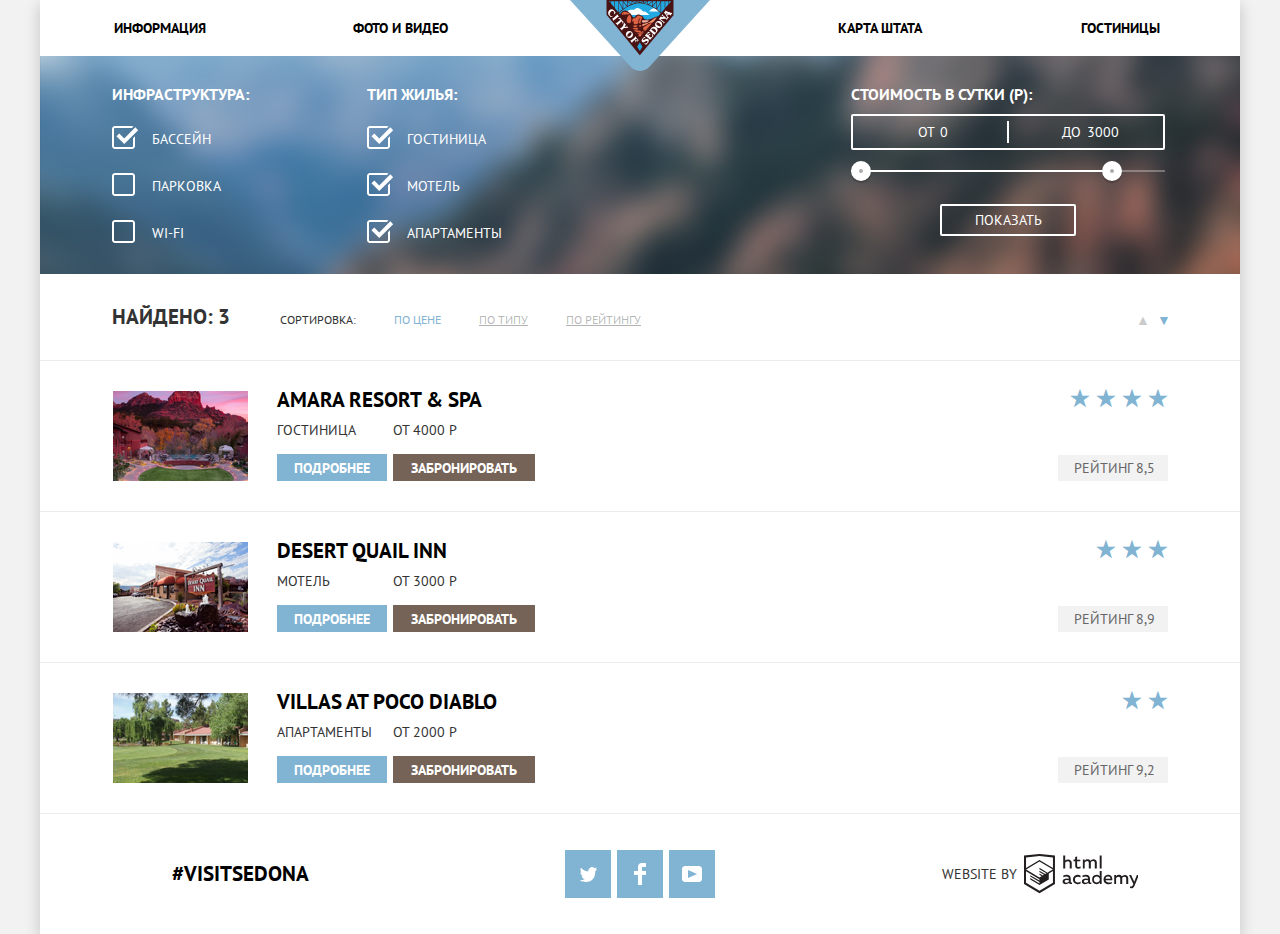
==== commit 8f6f4e42: "Apply changes and add js" ====
--- a/catalog.html
+++ b/catalog.html
@@ -122,17 +122,17 @@
       <div>
         <article class="catalogItem">
           <figure class="hotels__poster">
-            <img src="img/amara.png" width="135" height="90" alt="amara hotel image">
+            <img src="img/amara-hotel.png" width="135" height="90" alt="amara hotel image">
           </figure>
           <section class="hotels__description">
-            <h2>
-              <a href="amara.html" class="hotels__name link">Amara resort & Spa</a>
+            <h2 class="hotelsName">
+              <a href="amara.html" class="link">Amara resort & Spa</a>
             </h2>
             <div class="catalogItem__description">
               <span>Гостиница</span>
               <span class="bookItem">от 4000 р</span>
             </div>
-            <div>
+            <div class="infoButtons">
               <a href="description-amara.html" class="button button_blue button_details">Подробнее</a>
               <a href="order.html" class="bookItem button button_brown button_book">Забронировать</a>
             </div>
@@ -152,12 +152,14 @@
             <img src="img/desert-quail-inn.png" width="135" height="90" alt="desert quail inn image">
           </figure>
           <section class="hotels__description">
-            <h2><a href="quail.html" class="hotels__name link">Desert Quail Inn</a></h2>
+            <h2 class="hotelsName">
+              <a href="quail.html" class="link">Desert Quail Inn</a>
+            </h2>
             <div class="catalogItem__description">
               <span>Мотель</span>
               <span class="bookItem">от 3000 р</span>
             </div>
-            <div>
+            <div class="infoButtons">
               <a href="description-inn.html" class="button button_blue button_details">Подробнее</a>
               <a href="order.html" class="bookItem button button_brown button_book">Забронировать</a>
             </div>
@@ -176,12 +178,14 @@
             <img src="img/villas-at-poco-diablo.png" width="135" height="90" alt="villas-at-poco-diablo image">
           </figure>
           <section class="hotels__description">
-            <h2><a href="villas-poco-diablo.html" class="hotels__name link">Villas at Poco Diablo</a></h2>
+            <h2 class="hotelsName">
+              <a href="villas-poco-diablo.html" class="link">Villas at Poco Diablo</a>
+            </h2>
             <div class="catalogItem__description">
               <span>Апартаменты</span>
               <span class="bookItem">от 2000 р</span>
             </div>
-            <div>
+            <div class="infoButtons">
               <a href="description-villas.html" class="button button_blue button_details">Подробнее</a>
               <a href="order.html" class="bookItem button button_brown button_book">Забронировать</a>
             </div>
@@ -202,7 +206,7 @@
       </div>
       <div>
         <ul class="footer__social">
-          <li>
+          <li class="footer__social_Item">
             <a class="button socialButton button_blue link" href="#">
               <span class="visuallyHidden">Twitter</span>
               <svg xmlns="http://www.w3.org/2000/svg" xmlns:xlink="http://www.w3.org/1999/xlink" width="17" height="15"
@@ -212,14 +216,14 @@
               </svg>
             </a>
           </li>
-          <li>
+          <li class="footer__social_Item">
             <a class="button socialButton button_blue link" href="#">
               <span class="visuallyHidden">Facebook</span>
               <svg xmlns="http://www.w3.org/2000/svg" width="12" height="22" viewBox="0 0 12 22">
                 <path fill="#FFF" d="M12 4V0H8a4 4 0 0 0-4 4v4H0v4h4v10h4V12h4V8H8V4h4z" /></svg>
             </a>
           </li>
-          <li>
+          <li class="footer__social_Item">
             <a class="button socialButton button_blue link" href="#">
               <span class="visuallyHidden">Youtube</span>
               <svg xmlns="http://www.w3.org/2000/svg" xmlns:xlink="http://www.w3.org/1999/xlink" width="20" height="16"
--- a/css/index.css
+++ b/css/index.css
@@ -30,15 +30,12 @@
 
 .visuallyHidden:not(:focus):not(:active) {
     position: absolute;
-    
     width: 1px;
     height: 1px;
     margin: -1px;
     border: 0;
     padding: 0;
-
     white-space: nowrap;
-
     clip-path: inset(100%);
     clip: rect(0 0 0 0);
     overflow: hidden;
@@ -63,8 +60,7 @@
 
 .heading2 {
     font-size: 21px;
-    font-weight: bold;
-    line-height: 26px;
+    font-weight: bold;;
     text-align: center;
     color: #000000;
 }
@@ -77,12 +73,14 @@
 }
 
 .sedonasFeatures {
-    margin-top: 53px;
+    margin-top: 50px;
 }
 
 .sedonasFeatures__description {
     line-height: 21px;
     color: #333333;
+    padding-top: 2px;
+    padding-right: 3px;
 }
 
 .sedonasFeatures__description_white {
@@ -90,17 +88,21 @@
 }
 
 .hashtag {
+    width: 400px;
+    display: flex;
+    justify-content: center;
     font-size: 21px;
     font-weight: bold;
-    line-height: 26px;
     color: #000000;
 }
 
-.hotels__name {
+.hotelsName {
     font-size: 21px;
     font-weight: bold;
-    line-height: 20px;
     color: #000000;
+    line-height: 1;
+    margin-bottom: 13px;
+    margin-top: -2px;
 }
 
 .hotels__name:hover {
@@ -116,8 +118,6 @@
     background-color: #f2f2f2;
     padding-left: 16px;
     padding-right: 13px;
-    padding-top: 5px;
-    padding-bottom: 6px;
 }
 
 .button {
@@ -162,7 +162,14 @@
     margin: 0 auto;
     font-family: inherit;
     background: white;
-    box-shadow: 0 0 10px 5px rgba(169, 179, 179, 0.12);
+    box-shadow: 0px 5px 15px 0 rgba(0, 1, 1, 0.2);
+}
+
+.infoButtons {
+    flex-grow: 1;
+    display: flex;
+    flex-flow: row;
+    align-items: flex-end;
 }
 
 .contentArea {
@@ -204,15 +211,16 @@
 .promo {
     width: 100%;
     display: block;
-    padding-top: 30px;
-    padding-bottom: 33px;
+    padding-top: 32px;
+    padding-bottom: 29px;
 }
 
 .button_search {
     width: 100%;
     display: block;
-    padding-top: 15px;
-    padding-bottom: 17px;
+    padding-top: 17px;
+    padding-bottom: 22px;
+    height: 58px;
 }
 
 .bookingForm {
@@ -220,11 +228,19 @@
     width: 100%;
     background-color: #ffffff;
     box-sizing: border-box;
-    padding: 51px;
+    padding: 55px;
     box-shadow: 0px 7px 15px 0 rgba(0, 1, 1, 0.15);
-}
+    transform-origin: top;
+    transform: scaleY(0);
+    transition: transform 0.4s;
+}
+
+.bookingForm-show {
+    transform: scaleY(1);
+}
+
 .bookingForm__label {
-    margin-right: 18px;
+    padding-left: 3px;
 }
 
 .bookingForm__field {
@@ -233,34 +249,41 @@
     flex-direction: row;
     margin-bottom: 30px;
     align-items: center;
-}
-
-.mapImage {
-    background: url('../img/map.png') no-repeat;
-    width: 100%;
-    height: 473px;
+    justify-content: space-between;
 }
 
 .dataInput {
+    height: 38px;
     font-weight: bold;
     display: inline-flex;
     background-color: #f2f2f2;
     color: #000000;
 }
 
+.dataInput_grow {
+    width: 346px;
+    position: relative;
+}
+
 .input {
-    font-weight: bold;
-    padding-left: 18px;
-    padding-top: 13px;
-    padding-bottom: 12px;
     width: 100%;
+    padding-left: 12px;
     background: transparent;
     border: 0;
-}
-
-.dataInput_grow {
-    display: flex;
-    flex-grow: 1;
+    font-weight: bold;
+    line-height: 38px;
+    text-align: left;
+    text-transform: uppercase;
+    font-family: inherit;
+    font-size: 14px;
+}
+
+.input:hover {
+    background-color: #ebebeb;
+}
+
+.input:focus {
+    background-color: #ffffff;
 }
 
 .guestsNumber {
@@ -271,9 +294,9 @@
 }
 
 .button_add {
-    width: 40px;
+    width: 38px;
     background-color: #f2f2f2;
-    color: rgba(0, 1, 1, 0.15);
+    color: #a9a9a9;
     font-weight: bold;
     font-size: 23px;
 }
@@ -286,14 +309,20 @@
    color: #81b3d2;
 }
 
-.bookingForm__label_adults {
+.guestsNumber_adults {
     margin-right: 41px;
     margin-bottom: 8px;
+    padding-top: 5px;
+}
+
+.guestsNumber_children {
+    margin-right: 27px;
 }
 
 .container__guestsNumber {
     display: flex;
     justify-content: space-between;
+    margin-bottom: 5px;
 }
 
 .promoText__heading {
@@ -306,7 +335,7 @@
 }
 
 .promoText_headline {
-    padding-bottom: 40px;
+    padding-bottom: 45px;
 }
 
 .promoText {
@@ -316,9 +345,16 @@
     margin-top: 60px;
 }
 
+.promoText2 {
+    width: 568px;
+    margin: 0 auto;
+    position: relative;
+    margin-top: 53px;
+}
+
 .catalogItem {
     display: flex;
-    border-top: 1px solid #ededed;
+    align-items: stretch;
     border-top: 1px solid #ededed;
     padding-top: 30px;
     padding-bottom: 30px;
@@ -330,18 +366,31 @@
 }
 
 .hotels__poster {
-    margin-right: 32px;
+    line-height: 0;
+    margin-right: 29px;
     margin-left: 73px;
 }
 
 .button_details {
     font-weight: bold;
-    padding: 4px 17px;
+    padding: 0px 0px;
+    min-width: 110px;
+    line-height: 1;
+    margin-right: 6px;
+    height: 27px;
+    display: flex;
+    align-items: center;
+    justify-content: center;
 }
 
 .button_book {
     font-weight: bold;
-    padding: 4px 17px;
+    line-height: 1;
+    padding: 0px;
+    height: 27px;
+    display: flex;
+    align-items: center;
+    justify-content: center;
 }
 
 .hotels__metaRate {
@@ -354,7 +403,7 @@
 .hotels__description {
     display: flex;
     flex-direction: column;
-    justify-content: space-between;
+    justify-content: unset;
 }
 
 .bookItem {
@@ -364,13 +413,16 @@
 .hotels__metaRate_stars {
     color: #81b3d2;
     font-weight: bold;
-    font-size: 21px;
+    font-size: 22px;
     text-align: right;
+    line-height: 1;
+    margin-top: -4px;
 }
 
 .mainPoster {
-    background: url(../img/background-photo.png) no-repeat;
+    background: url('../img/background-photo.png') no-repeat;
     background-size: cover;
+    background-color: #303d42;
     background-position: 50% 29%;
     text-align: center;
     position: relative;
@@ -381,18 +433,26 @@
 .mainPoster::after {
     content: "";
     display: block;
-    width: 1201px;
+    width: 1202px;
     height: 59px;
-    background: url(../img/svg-sedona/polygon.svg) no-repeat;
+    background: url('../img/polygon.png') no-repeat;
     background-size: cover;
     position: absolute;
-    bottom: -1px;
-    left: 0;
+    bottom: -2px;
+    left: -1px;
 }
 
 .calendar {
     opacity: 0.16;
-    width: 38px;
+    width: 21px;
+    height: 22px;
+    background: transparent;
+    color: #a9a9a9;
+    position: absolute;
+    padding: 0;
+    margin: 0;
+    right: 10px;
+    top: 8px;
 }
 
 .calendar:hover {
@@ -405,7 +465,21 @@
 }
 
 .inputNumber {
-    width: 30px;
+    width: 25px;
+    padding-left: 12px;
+    background: transparent;
+    border: 0;
+    font-weight: bold;
+    line-height: 38px;
+    text-transform: uppercase;
+    font-family: inherit;
+    font-size: 14px;
+}
+
+.map {
+    border-style: none;
+    width: 100%;
+    height: 473px;
 }
 
 .footer {
@@ -419,11 +493,16 @@
 
 .footer__social {
     display: flex;
-    justify-content: space-between;
-    flex-wrap: wrap;
-    width: 149px;
-    margin: 0 auto;
-    padding-left: 60px;
+    width: 400px;
+    justify-content: center;
+}
+
+.footer__social_Item {
+    margin-right: 6px;
+}
+
+.footer__social_Item:last-child {
+    margin-right: 0;
 }
 
 .socialButton {
@@ -442,6 +521,8 @@
 .academyLogo {
     display: flex;
     align-items: center;
+    width: 400px;
+    justify-content: center;
 }
 
 .academyLogo__pic {
@@ -463,6 +544,7 @@
 .catalogItem__description {
     display: flex;
     justify-content: space-between;
+    line-height: 1;
 }
 
 .row {
@@ -470,15 +552,11 @@
 }
 
 .column1 {
-    display: flex;
-    flex-direction: column;
     width: 400px;
     box-sizing: border-box;
-    justify-content: center;
-    align-items: center;
     text-align: center;
-    padding-right: 60px;
-    padding-left: 60px;
+    padding-right: 55px;
+    padding-left: 55px;
 }
 
 .column2 {
@@ -490,25 +568,29 @@
 
 .demoContainer {
     display: flex;
+    padding-top: 2px;
 }
 
 .column1_blue {
-    display: flex;
-    flex-direction: column;
     background-color: #81b3d2;
     color: #ffffff;
     padding-bottom: 15px;
+    padding-top: 49px;
+    padding-right: 49px;
+    padding-left: 49px;
 }
 
 .heading2_white {
     line-height: 21px;
     max-width: 151px;
     color: #ffffff;
+    margin: 0 auto;
 }
 
 .heading2_narrow {
     width: 140px;
     line-height: 21px;
+    margin: 0 auto;
 }
 
 .heading2_name {
@@ -518,35 +600,41 @@
 .row_grey {
     background-color: #eeeeee;
     padding-top: 48px;
-    padding-bottom: 60px;
+    padding-bottom: 63px;
 }
 
 .row_white {
     padding-right: 1px;
-    padding-bottom: 85px;
+    padding-bottom: 81px;
     padding-top: 58px;
 }
 
 .featureNumber {
     padding-top: 20px;
-    padding-bottom: 20px;
+    padding-bottom: 18px;
 }
 
 .columnIcon {
-    padding-bottom: 25px;
+    padding-bottom: 22px;
+}
+
+.columnIcon_present {
+    margin-top: -5px;
 }
 
 .hotelsFilter {
     display: flex;
     flex-direction: row;
-    min-height: 218px;
-    align-items: center;
     background: url(../img/filter-background.png) no-repeat;
+    background-color: #303d42;
     background-size: cover;
-    background-position: 50% 55%;
+    background-position: 50% 50%;
     padding-left: 72px;
-    padding-right: 74px;
+    padding-right: 75px;
+    padding-top: 28px;
+    padding-bottom: 28px;
     color: #ffffff;
+    box-sizing: border-box;
 }
 
 .filter {
@@ -583,6 +671,8 @@
     display: flex;
     flex-grow: 1;
     font-size: 12px;
+    padding-top: 5px;
+    padding-left: 5px;
 }
 
 .upButton__label::after {
@@ -632,7 +722,7 @@
 
 .checkbox {
     position: relative;
-    padding-top: 20px;
+    margin-top: 21px;
 }
 
 .checkbox__input {
@@ -657,6 +747,11 @@
     background-image: url('../img/svg-sedona/checkbox-on.svg');
 }
 
+.checkbox__input:focus ~ .checkbox__label {
+    outline: #5d9dd5 solid 1px;
+    box-shadow: 0 0px 8px #5e9ed6;
+}
+
 .sortItem {
     display: block;
     position: relative;
@@ -692,12 +787,12 @@
 }
 
 .priceControls {
-    position: relative;
-    height: 36px;
+    display: flex;
+    position: relative;
     margin-bottom: 20px;
-    font-size: 0;
     border: 2px solid #ffffff;
     border-radius: 2px;
+    padding: 2px 0px;
 }
 
 .priceControls::after {
@@ -714,15 +809,17 @@
 .priceControls_label {
     display: inline-block;
     font-size: 14px;
-    line-height: 38px;
-    vertical-align: top;
     cursor: pointer;
 }
 
-.priceControls .minPrice,
+.priceControls .minPrice {
+    width: 90px;
+    padding-left: 65px;
+}
+
 .priceControls .maxPrice {
   width: 90px;
-  padding-left: 65px;
+  padding-left: 54px;
 }
 
 .priceInput {
@@ -739,21 +836,20 @@
 .rangeControls {
     position: relative;
     margin-bottom: 32px;
-  }
-  
-  .rangeControls .scale {
+}
+  
+.rangeControls .scale {
     height: 2px;
-  
     background: rgba(255, 255, 255, 0.3);
-  }
-  
-  .rangeControls .bar {
+}
+  
+.rangeControls .bar {
     width: 80%;
     height: 2px;
     background: #ffffff;
-  }
-  
-  .rangeToggle {
+}
+
+.rangeToggle {
     position: absolute;
     top: -9px;
     width: 4px;
@@ -763,39 +859,41 @@
     border-radius: 50%;
     box-shadow: 0 2px 1px 0 rgba(0, 1, 1, 0.2);
     cursor: pointer;
-  }
-  
-  .rangeToggle:hover {
+}
+  
+.rangeToggle:hover {
     background: #1c4f80;
-  }
-  
-  .rangeToggle_min {
+}
+  
+.rangeToggle_min {
     left: 0;
-  }
-  
-  .rangeToggle_max {
+}
+  
+.rangeToggle_max {
     left: 80%;
-  }
-  
-  .btnTransparent {
+}
+  
+.btnTransparent {
     display: block;
     margin: 0 auto;
-    padding: 6px 35px;
-  
     font-size: 14px;
-    line-height: 20px;
+    line-height: 1;
     color: #ffffff;
+    font-family: inherit;
     text-transform: uppercase;
-  
     background: transparent;
     border: 2px solid #ffffff;
     border-radius: 2px;
     cursor: pointer;
-  }
-  
-  .btnTransparent:hover {
-    color: #000000;
-  
+    padding: 0;
+    box-sizing: border-box;
+    width: 136px;
+    height: 32px;
+}
+  
+.btnTransparent:hover {
+    color: #000000;  
     background: #ffffff;
-  }
-  
+}
+
+    
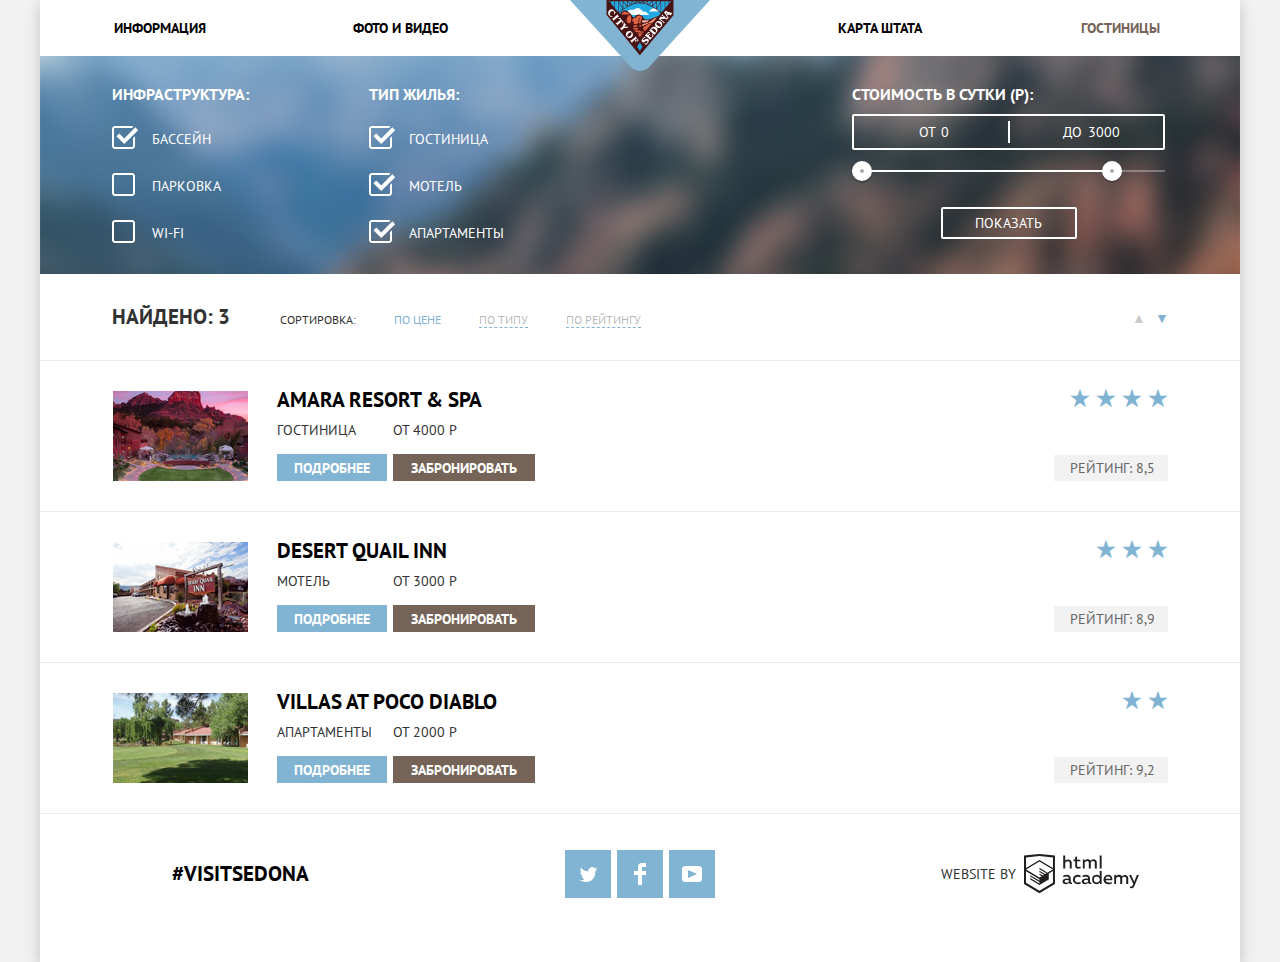
==== commit 217b9dc1: "Apply additional changes" ====
--- a/catalog.html
+++ b/catalog.html
@@ -5,8 +5,7 @@
   <meta charset="utf-8">
   <title>Отели Седоны</title>
   <link href="https://fonts.googleapis.com/css?family=PT+Sans:400,700&subset=cyrillic" rel="stylesheet">
-  <link href="css/reset.css" rel="stylesheet">
-  <link href="css/index.css" rel="stylesheet">
+  <link href="css/index(min).css" rel="stylesheet">
 </head>
 
 <body class="mainBackground">
@@ -14,7 +13,7 @@
     <header class="mainHeader">
       <nav>
         <div class="mainHeader__logo">
-          <a href="index.html" class="link">
+          <a href="index.html" class="link" title="main-page link">
             <img src="img/svg-sedona/logo-sedona.svg" width="140" height="71" alt="City of Sedona's logo">
           </a>
         </div>
@@ -29,7 +28,7 @@
             <a href="map.html" class="link">Карта штата</a>
           </li>
           <li class="navigation__listItem">
-            <a href="catalog.html" class="link">Гостиницы</a>
+            <a href="catalog.html" class="link link_active">Гостиницы</a>
           </li>
         </ul>
       </nav>
@@ -92,7 +91,7 @@
       <section class="sortingSection">
         <h2 class="sortingResult">Найдено: 3</h2>
         <div class="sortingFeatures">
-          <h3>Сортировка:</h3>
+          <h3 class="sortingFeatures__heading">Сортировка:</h3>
           <div class="sortItem">
             <input id="price" type="radio" name="radio" class="sortItem__input" checked>
             <label for="price" class="sortItem__label">по цене</label>
@@ -122,18 +121,18 @@
       <div>
         <article class="catalogItem">
           <figure class="hotels__poster">
-            <img src="img/amara-hotel.png" width="135" height="90" alt="amara hotel image">
+            <img src="img/amara-hotel.jpg" width="135" height="90" alt="amara hotel image" class="hotelsImage">
           </figure>
           <section class="hotels__description">
             <h2 class="hotelsName">
-              <a href="amara.html" class="link">Amara resort & Spa</a>
+              <a href="amara.html" class="link link__name">Amara resort & Spa</a>
             </h2>
             <div class="catalogItem__description">
-              <span>Гостиница</span>
+              <span class="infoColumn">Гостиница</span>
               <span class="bookItem">от 4000 р</span>
             </div>
             <div class="infoButtons">
-              <a href="description-amara.html" class="button button_blue button_details">Подробнее</a>
+              <a href="description-amara.html" class="button infoColumn button_blue button_details">Подробнее</a>
               <a href="order.html" class="bookItem button button_brown button_book">Забронировать</a>
             </div>
           </section>
@@ -144,23 +143,24 @@
               <span>★</span>
               <span>★</span>
             </div>
-            <div class="hotels__rate">Рейтинг 8,5</div>
+            <div class="hotels__rate">Рейтинг: 8,5</div>
           </div>
         </article>
         <article class="catalogItem">
           <figure class="hotels__poster">
-            <img src="img/desert-quail-inn.png" width="135" height="90" alt="desert quail inn image">
+            <img src="img/desert-quail-inn.jpg" width="135" height="90" alt="desert quail inn image"
+              class="hotelsImage">
           </figure>
           <section class="hotels__description">
             <h2 class="hotelsName">
-              <a href="quail.html" class="link">Desert Quail Inn</a>
+              <a href="quail.html" class="link link__name">Desert Quail Inn</a>
             </h2>
             <div class="catalogItem__description">
-              <span>Мотель</span>
+              <span class="infoColumn">Мотель</span>
               <span class="bookItem">от 3000 р</span>
             </div>
             <div class="infoButtons">
-              <a href="description-inn.html" class="button button_blue button_details">Подробнее</a>
+              <a href="description-inn.html" class="button infoColumn button_blue button_details">Подробнее</a>
               <a href="order.html" class="bookItem button button_brown button_book">Забронировать</a>
             </div>
           </section>
@@ -170,23 +170,24 @@
               <span>★</span>
               <span>★</span>
             </div>
-            <div class="hotels__rate">Рейтинг 8,9</div>
+            <div class="hotels__rate">Рейтинг: 8,9</div>
           </div>
         </article>
         <article class="catalogItem">
           <figure class="hotels__poster">
-            <img src="img/villas-at-poco-diablo.png" width="135" height="90" alt="villas-at-poco-diablo image">
+            <img src="img/villas-at-poco-diablo.jpg" width="135" height="90" alt="villas-at-poco-diablo image"
+              class="hotelsImage">
           </figure>
           <section class="hotels__description">
             <h2 class="hotelsName">
-              <a href="villas-poco-diablo.html" class="link">Villas at Poco Diablo</a>
+              <a href="villas-poco-diablo.html" class="link link__name">Villas at Poco Diablo</a>
             </h2>
             <div class="catalogItem__description">
-              <span>Апартаменты</span>
+              <span class="infoColumn">Апартаменты</span>
               <span class="bookItem">от 2000 р</span>
             </div>
             <div class="infoButtons">
-              <a href="description-villas.html" class="button button_blue button_details">Подробнее</a>
+              <a href="description-villas.html" class="button infoColumn button_blue button_details">Подробнее</a>
               <a href="order.html" class="bookItem button button_brown button_book">Забронировать</a>
             </div>
           </section>
@@ -195,22 +196,22 @@
               <span>★</span>
               <span>★</span>
             </div>
-            <div class="hotels__rate">Рейтинг 9,2</div>
+            <div class="hotels__rate">Рейтинг: 9,2</div>
           </div>
         </article>
       </div>
     </main>
     <footer class="footer">
       <div class="hashtag">
-        <a href="#" class="link">#VISITSEDONA</a>
+        <a href="#" class="link" title="Sedona in Instagram">#VISITSEDONA</a>
       </div>
       <div>
         <ul class="footer__social">
           <li class="footer__social_Item">
             <a class="button socialButton button_blue link" href="#">
-              <span class="visuallyHidden">Twitter</span>
               <svg xmlns="http://www.w3.org/2000/svg" xmlns:xlink="http://www.w3.org/1999/xlink" width="17" height="15"
                 viewBox="0 0 17 15">
+                <title>Twitter</title>
                 <path fill="#FFF"
                   d="M10.95.144c1.685-.496 2.984.27 3.577 1.179.673-.231 1.331-.481 2.011-.708a2.345 2.345 0 0 1-.857 1.768c.685.17 1.304-.491 1.304-.491-.169 1-1.006 1.788-1.563 2.024-.231 6.75-3.175 11.217-10.077 11.082h-.446c-.41 0-4.164-.46-4.898-1.887 2.271.196 3.893-.422 4.693-1.177-.96-.3-2.679-.477-2.979-2.95.349.106.564.228 1.19.119C1.705 8.247.374 7.53.448 5.33c.285.328 1.067.536 1.34.472C1.085 5.561-.182 2.442.894.85c1.818 1.854 3.735 3.606 7.152 3.773C8.254 2.33 9.183.793 10.95.144z" />
               </svg>
@@ -218,16 +219,17 @@
           </li>
           <li class="footer__social_Item">
             <a class="button socialButton button_blue link" href="#">
-              <span class="visuallyHidden">Facebook</span>
               <svg xmlns="http://www.w3.org/2000/svg" width="12" height="22" viewBox="0 0 12 22">
-                <path fill="#FFF" d="M12 4V0H8a4 4 0 0 0-4 4v4H0v4h4v10h4V12h4V8H8V4h4z" /></svg>
+                <title>Facebook</title>
+                <path fill="#FFF" d="M12 4V0H8a4 4 0 0 0-4 4v4H0v4h4v10h4V12h4V8H8V4h4z" />
+              </svg>
             </a>
           </li>
           <li class="footer__social_Item">
             <a class="button socialButton button_blue link" href="#">
-              <span class="visuallyHidden">Youtube</span>
               <svg xmlns="http://www.w3.org/2000/svg" xmlns:xlink="http://www.w3.org/1999/xlink" width="20" height="16"
                 viewBox="0 0 20 16">
+                <title>Youtube</title>
                 <path fill="#FFF"
                   d="M17 0H3C1.35 0 0 1.35 0 3v10c0 1.65 1.35 3 3 3h14c1.65 0 3-1.35 3-3V3c0-1.65-1.35-3-3-3zM6.027 11.998V4.002L15.014 8l-8.987 3.998z" />
               </svg>
@@ -239,14 +241,14 @@
         Website by
         <a class="academyLogo__pic link" href="https://htmlacademy.ru/intensive/htmlcss">
           <svg id="Layer_1" data-name="Layer 1" xmlns="http://www.w3.org/2000/svg" viewBox="0 0 108.08 36.85">
-            <title>logo-htmlacademy-small1</title>
+            <title>logo-htmlacademy-small</title>
             <path
               d="M44.61,26.88a2,2,0,0,0,.55-0.1v1.33a3.25,3.25,0,0,1-1.18.21,1.67,1.67,0,0,1-1.67-1,4.84,4.84,0,0,1-3.14,1.08c-1.51,0-2.91-.83-2.91-2.55,0-2.13,2-2.79,3.71-2.79a11.08,11.08,0,0,1,2.17.25v-0.3c0-1-.76-1.77-2.19-1.77a7.42,7.42,0,0,0-3,.64v-1.7a10.21,10.21,0,0,1,3.19-.55c2.36,0,3.81,1.12,3.81,3.65v3a0.54,0.54,0,0,0,.49.59h0.17Zm-6.44-1.13A1.35,1.35,0,0,0,39.63,27h0.11a3.39,3.39,0,0,0,2.41-1V24.58a9.72,9.72,0,0,0-1.81-.21c-1,0-2.16.33-2.16,1.38h0Zm12.36-6.11a5,5,0,0,1,2.57.64V22a4.08,4.08,0,0,0-2.3-.7,2.75,2.75,0,1,0,0,5.49,5,5,0,0,0,2.43-.64v1.71a6.27,6.27,0,0,1-2.76.57A4.21,4.21,0,0,1,46,24.51q0-.21,0-0.41a4.32,4.32,0,0,1,4.18-4.46h0.38Zm12.17,7.24a2,2,0,0,0,.55-0.1v1.33a3.25,3.25,0,0,1-1.18.21,1.67,1.67,0,0,1-1.67-1,4.84,4.84,0,0,1-3.14,1.08c-1.51,0-2.91-.83-2.91-2.55,0-2.13,2-2.79,3.71-2.79a11.08,11.08,0,0,1,2.17.25v-0.3c0-1-.76-1.77-2.19-1.77a7.42,7.42,0,0,0-3,.64v-1.7a10.21,10.21,0,0,1,3.19-.55c2.36,0,3.81,1.12,3.81,3.65v3a0.54,0.54,0,0,0,.49.59h0.17Zm-6.44-1.13A1.35,1.35,0,0,0,57.73,27h0.11a3.39,3.39,0,0,0,2.41-1V24.58a9.72,9.72,0,0,0-1.81-.21c-1.06,0-2.16.33-2.16,1.38h0ZM73,16V28.2H71.35V26.88a3.88,3.88,0,0,1-3.19,1.54,4.4,4.4,0,0,1,0-8.78,3.81,3.81,0,0,1,3,1.3V16H73Zm-4.53,5.22a2.76,2.76,0,1,0,0,5.52A2.86,2.86,0,0,0,71.15,25V23A2.91,2.91,0,0,0,68.49,21.27ZM79,19.64c3.31,0,4.46,2.68,3.92,5.09H76.7c0.21,1.5,1.67,2.11,3.19,2.11a6.11,6.11,0,0,0,2.64-.59v1.6a7.14,7.14,0,0,1-3,.57C77,28.42,74.78,27,74.78,24a4.18,4.18,0,0,1,4-4.39H79Zm0.09,1.54a2.28,2.28,0,0,0-2.44,2.1v0.06H81.3A2,2,0,0,0,79.13,21.18Zm5.73,7V19.87h1.65v1a3.81,3.81,0,0,1,2.78-1.27A2.86,2.86,0,0,1,91.89,21a4.12,4.12,0,0,1,2.91-1.33A3.06,3.06,0,0,1,98,23V28.2h-1.9V23.05a1.59,1.59,0,0,0-1.42-1.75H94.42a2.8,2.8,0,0,0-2.07,1.12V28.2h-1.9V23.05A1.59,1.59,0,0,0,89,21.31H88.8a3,3,0,0,0-2.21,1.29v5.63H84.86Zm21.31-8.33h1.9l-3.91,9.46c-0.9,2.17-2.09,2.86-3.35,2.86a4.76,4.76,0,0,1-1.1-.14V30.46a2.86,2.86,0,0,0,.85.12c0.9,0,1.58-.64,2.07-1.9l0.17-.42-4-8.4h2l2.86,6.29ZM38.73,1.46V6.22a3.81,3.81,0,0,1,2.7-1.14,3.25,3.25,0,0,1,3.44,3.4v5.15H43V8.72a1.81,1.81,0,0,0-1.61-2h-0.3a2.93,2.93,0,0,0-2.32,1.39v5.52h-1.9V1.46h1.9ZM49.94,2.31v3h3V6.91h-3v3.81c0,1.1.5,1.46,1.58,1.46a4.49,4.49,0,0,0,1.69-.33v1.6A6.8,6.8,0,0,1,51,13.8a2.55,2.55,0,0,1-2.86-2.74V6.89H46.58V5.26h1.5V2.74Zm5.4,11.31V5.28H57v1A3.81,3.81,0,0,1,59.77,5a2.86,2.86,0,0,1,2.6,1.33A4.12,4.12,0,0,1,65.28,5,3.06,3.06,0,0,1,68.44,8.4v5.21h-1.9V8.46a1.59,1.59,0,0,0-1.42-1.75H64.89a2.8,2.8,0,0,0-2.07,1.12v5.78h-1.9V8.46A1.59,1.59,0,0,0,59.5,6.71H59.27A3,3,0,0,0,57.06,8v5.63H55.34ZM71.17,1.45H73V13.6H71.17V1.45ZM14.71,0H14.55L0,1.54V28.21l14.55,8.66,14.55-8.66V1.54Zm12.5,27.1L14.55,34.64,1.9,27.12V16.18l12.59,7.5V25L5.86,19.9v1.31l8.68,5.21v1.39L5.87,22.65V24l8.68,5.21,8.75-5.24V18.31L27.2,16V27.12Zm0-12.53-3.48,2-1.6,1L14.51,13v1.31L21,18.23H21l-0.14.09-1,.54-5.37-3.2V17l4.24,2.52-1,.67-3.2-1.9v1.31l2.1,1.24L14.5,22.1,2,14.65,14.51,7.11Zm0-1.32L14.49,5.76,1.91,13.25v-10L14.56,1.92,27.21,3.25v10h0Z"
               transform="translate(0 -0.02)" />
           </svg>
         </a>
       </div>
-    </footer>
+    </footer><P></P>
   </div>
 </body>
 
--- a/css/index(min).css
+++ b/css/index(min).css
@@ -0,0 +1 @@
+html{line-height:1.15;-webkit-text-size-adjust:100%}body{margin:0}main{display:block}h1{font-size:2em;margin:.67em 0}hr{box-sizing:content-box;height:0;overflow:visible}pre{font-family:monospace,monospace;font-size:1em}a{background-color:transparent}abbr[title]{border-bottom:none;text-decoration:underline;text-decoration:underline dotted}b,strong{font-weight:bolder}code,kbd,samp{font-family:monospace,monospace;font-size:1em}small{font-size:80%}sub,sup{font-size:75%;line-height:0;position:relative;vertical-align:baseline}sub{bottom:-.25em}sup{top:-.5em}img{border-style:none}button,input,optgroup,select,textarea{font-family:inherit;font-size:100%;line-height:1.15;margin:0}button,input{overflow:visible}button,select{text-transform:none}button,[type="button"],[type="reset"],[type="submit"]{-webkit-appearance:button}button::-moz-focus-inner,[type="button"]::-moz-focus-inner,[type="reset"]::-moz-focus-inner,[type="submit"]::-moz-focus-inner{border-style:none;padding:0}button:-moz-focusring,[type="button"]:-moz-focusring,[type="reset"]:-moz-focusring,[type="submit"]:-moz-focusring{outline:1px dotted ButtonText}fieldset{padding:.35em .75em .625em}legend{box-sizing:border-box;color:inherit;display:table;max-width:100%;padding:0;white-space:normal}progress{vertical-align:baseline}textarea{overflow:auto}[type="checkbox"],[type="radio"]{box-sizing:border-box;padding:0}[type="number"]::-webkit-inner-spin-button,[type="number"]::-webkit-outer-spin-button{height:auto}[type="search"]{-webkit-appearance:textfield;outline-offset:-2px}[type="search"]::-webkit-search-decoration{-webkit-appearance:none}::-webkit-file-upload-button{-webkit-appearance:button;font:inherit}details{display:block}summary{display:list-item}template{display:none}[hidden]{display:none}body{margin:0;padding:0;font-family:PT Sans,Arial,sans-serif;font-size:14px;line-height:26px;font-weight:400;text-transform:uppercase;color:#333;background-color:#fff}a{text-decoration:none}img{max-width:100%;height:auto}.link{text-decoration:none;color:#000}.mainBackground{background:#f2f2f2}.visuallyHidden:not(:focus):not(:active){position:absolute;width:1px;height:1px;margin:-1px;border:0;padding:0;white-space:nowrap;-webkit-clip-path:inset(100%);clip-path:inset(100%);clip:rect(0 0 0 0);overflow:hidden}.navigation__listItem .link{font-weight:700}.navigation__listItem .link:hover{color:#81b3d2}.navigation__listItem .link:focus{color:rgba(0,0,0,0.3)}.navigation__listItem .link:active{color:rgba(0,0,0,0.3)}.link_active{color:#766357}.heading2{font-size:21px;font-weight:700;text-align:center;color:#000;margin:0}.heading1{font-size:30px;font-weight:700;text-align:center;color:#000}.sedonasFeatures{margin-top:50px}.sedonasFeatures__description{line-height:21px;color:#333;padding-top:2px;padding-right:3px;margin:0}.bookingForm__window{margin:0;padding:0;border:0}.sedonasFeatures__description_white{line-height:21px;margin:0}.hashtag{width:400px;display:-webkit-box;display:-ms-flexbox;display:flex;-webkit-box-pack:center;-ms-flex-pack:center;justify-content:center;font-size:21px;font-weight:700;color:#000}.hotelsName{font-size:21px;font-weight:700;color:#000;line-height:1;margin-bottom:13px;margin-top:-2px;white-space:nowrap;overflow:hidden;-o-text-overflow:ellipsis;text-overflow:ellipsis}.link__name:hover{color:#81b3d2}.link__name:active{color:rgba(0,0,0,0.3)}.hotels__rate{color:#666;background-color:#f2f2f2;padding-left:16px;padding-right:13px}.button{color:#fff;text-transform:uppercase;border:0}.button:active{color:rgba(255,255,255,0.3)}.button_blue{background-color:#81b3d2}.button_blue:hover{background-color:#669ec0}.button_blue:active{background-color:#5496bd}.button_brown{background-color:#766357}.button_brown:hover{background-color:#604e43}.button_brown:active{background-color:#503e33}.container{display:-webkit-box;display:-ms-flexbox;display:flex;-webkit-box-orient:vertical;-webkit-box-direction:normal;-ms-flex-flow:column;flex-flow:column;width:1200px;min-height:100vh;margin:0 auto;font-family:inherit;background:#fff;-webkit-box-shadow:0 5px 15px 0 rgba(0,1,1,0.2);box-shadow:0 5px 15px 0 rgba(0,1,1,0.2)}.infoButtons{-webkit-box-flex:1;-ms-flex-positive:1;flex-grow:1;display:-webkit-box;display:-ms-flexbox;display:flex;-webkit-box-orient:horizontal;-webkit-box-direction:normal;-ms-flex-flow:row;flex-flow:row;-webkit-box-align:end;-ms-flex-align:end;align-items:flex-end}.contentArea{-webkit-box-flex:1;-ms-flex-positive:1;flex-grow:1}.mainHeader{position:relative;padding:15px 0}.navigation__list{margin:0;padding:0;display:-webkit-box;display:-ms-flexbox;display:flex;list-style:none;-webkit-box-orient:horizontal;-webkit-box-direction:normal;-ms-flex-direction:row;flex-direction:row}.mainHeader__logo{display:-webkit-box;display:-ms-flexbox;display:flex;position:absolute;z-index:1;width:100%;top:0;-webkit-box-pack:center;-ms-flex-pack:center;justify-content:center}.navigation__listItem{position:relative;z-index:2;display:block;width:20%;text-align:center}.navigation__listItem:nth-child(2){margin-right:20%}.promo{width:100%;display:block;padding-top:30px;padding-bottom:30px}.button_search{width:100%;display:block;padding-top:17px;padding-bottom:22px;height:58px}.bookingForm{position:absolute;width:100%;background-color:#fff;-webkit-box-sizing:border-box;box-sizing:border-box;padding:55px;-webkit-box-shadow:0 7px 15px 0 rgba(0,1,1,0.15);box-shadow:0 7px 15px 0 rgba(0,1,1,0.15);-webkit-transform-origin:top;-ms-transform-origin:top;transform-origin:top;-webkit-transform:scaleY(0);-ms-transform:scaleY(0);transform:scaleY(0);-webkit-transition:-webkit-transform .4s;transition:-webkit-transform .4s;-o-transition:transform .4s;transition:transform .4s;transition:transform 0.4s,-webkit-transform .4s}.bookingForm_show{-webkit-transform:scaleY(1);-ms-transform:scaleY(1);transform:scaleY(1)}.bookingForm__label{padding-left:3px}.bookingForm__field{display:-webkit-box;display:-ms-flexbox;display:flex;font-weight:700;-webkit-box-orient:horizontal;-webkit-box-direction:normal;-ms-flex-direction:row;flex-direction:row;margin-bottom:30px;-webkit-box-align:center;-ms-flex-align:center;align-items:center;-webkit-box-pack:justify;-ms-flex-pack:justify;justify-content:space-between}.dataInput{height:38px;font-weight:700;display:-webkit-inline-box;display:-ms-inline-flexbox;display:inline-flex;background-color:#f2f2f2;color:#000}.dataInput_grow{width:346px;position:relative}.input{width:100%;padding-left:12px;background:transparent;border:0;font-weight:700;line-height:38px;text-align:left;text-transform:uppercase;font-family:inherit;font-size:14px}.input:hover{background-color:#ebebeb}.input:focus{background-color:#fff}.guestsNumber{display:-webkit-box;display:-ms-flexbox;display:flex;font-weight:700;-webkit-box-align:center;-ms-flex-align:center;align-items:center;margin-bottom:46px}.button_add{width:38px;background-color:#f2f2f2;color:#a9a9a9;font-weight:700;font-size:23px}.button_add:hover{color:#000}.button_add:active{color:#81b3d2}.guestsNumber_adults{margin-right:41px;margin-bottom:8px;padding-top:5px}.guestsNumber_children{margin-right:27px}.container__guestsNumber{display:-webkit-box;display:-ms-flexbox;display:flex;-webkit-box-pack:justify;-ms-flex-pack:justify;justify-content:space-between;margin-bottom:6px}.promoText__heading{margin-bottom:28px}.promoText_brown{text-align:center;color:#333;margin:0}.promoText_headline{padding-bottom:45px}.promoText{width:568px;margin:0 auto;position:relative;margin-top:60px}.promoText2{width:568px;margin:0 auto;position:relative;margin-top:54px}.catalogItem{display:-webkit-box;display:-ms-flexbox;display:flex;-webkit-box-align:stretch;-ms-flex-align:stretch;align-items:stretch;border-top:1px solid #ededed;padding-top:30px;padding-bottom:30px;padding-right:72px}.catalogItem:last-child{border-bottom:1px solid #ededed}.hotels__poster{line-height:0;margin:0 29px 0 73px}.button_details{font-weight:700;padding:0;line-height:1;height:27px;display:-webkit-box;display:-ms-flexbox;display:flex;-webkit-box-align:center;-ms-flex-align:center;align-items:center;-webkit-box-pack:center;-ms-flex-pack:center;justify-content:center}.button_book{font-weight:700;line-height:1;padding:0;height:27px;display:-webkit-box;display:-ms-flexbox;display:flex;-webkit-box-align:center;-ms-flex-align:center;align-items:center;-webkit-box-pack:center;-ms-flex-pack:center;justify-content:center}.hotels__metaRate{display:-webkit-box;display:-ms-flexbox;display:flex;-webkit-box-orient:vertical;-webkit-box-direction:normal;-ms-flex-direction:column;flex-direction:column;-webkit-box-pack:justify;-ms-flex-pack:justify;justify-content:space-between;margin-left:auto;min-width:109px}.hotels__description{display:-webkit-box;display:-ms-flexbox;display:flex;-webkit-box-orient:vertical;-webkit-box-direction:normal;-ms-flex-direction:column;flex-direction:column;-webkit-box-pack:unset;-ms-flex-pack:unset;justify-content:unset;overflow:hidden}.hotelsImage{min-width:100%;max-width:initial}.infoColumn{min-width:110px;margin-right:6px}.bookItem{min-width:142px}.hotels__metaRate_stars{color:#81b3d2;font-weight:700;font-size:22px;text-align:right;line-height:1;margin-top:-4px}.mainPoster{width:100%;margin:0;background:url(../img/background-photo.jpg) no-repeat;background-size:cover;background-color:#303d42;background-position:50% 28%;text-align:center;position:relative;padding-top:76px;padding-bottom:71px}.mainPoster::after{content:"";display:block;width:1202px;height:59px;background:url(../img/polygon.png) no-repeat;background-size:cover;position:absolute;bottom:-2px;left:-1px}.calendar{opacity:.16;width:21px;height:22px;background:transparent;color:#a9a9a9;position:absolute;padding:0;margin:0;right:10px;top:8px}.calendar:hover{opacity:1;background-color:#f2f2f2}.calendar:active{fill:#81b3d2}.inputNumber{width:25px;padding-left:12px;background:transparent;border:0;font-weight:700;line-height:38px;text-transform:uppercase;font-family:inherit;font-size:14px}.map{border-style:none;background-image:url(../img/map.png);width:100%;height:473px}.map__iframe{border:0}.footer{display:-webkit-box;display:-ms-flexbox;display:flex;-webkit-box-orient:horizontal;-webkit-box-direction:normal;-ms-flex-direction:row;flex-direction:row;-webkit-box-align:center;-ms-flex-align:center;align-items:center;-ms-flex-pack:distribute;justify-content:space-around;padding-top:36px;padding-bottom:36px}.footer__social{display:-webkit-box;display:-ms-flexbox;display:flex;width:400px;-webkit-box-pack:center;-ms-flex-pack:center;justify-content:center;margin:0;padding:0;list-style:none}.footer__social_Item{margin-right:6px}.footer__social_Item:last-child{margin-right:0}.socialButton{display:-webkit-box;display:-ms-flexbox;display:flex;-webkit-box-align:center;-ms-flex-align:center;align-items:center;-webkit-box-pack:center;-ms-flex-pack:center;justify-content:center;width:46px;height:48px}.socialButton:active{fill:#5496bd;fill-opacity:.3}.academyLogo{display:-webkit-box;display:-ms-flexbox;display:flex;-webkit-box-align:center;-ms-flex-align:center;align-items:center;width:400px;-webkit-box-pack:center;-ms-flex-pack:center;justify-content:center}.academyLogo__pic{width:115px;height:auto;fill:#231f20;margin-left:8px;line-height:0}.academyLogo__pic:hover{fill:#81b3d2}.academyLogo__pic:active{fill:#bdbbbc}.catalogItem__description{display:-webkit-box;display:-ms-flexbox;display:flex;line-height:1}.row{display:-webkit-box;display:-ms-flexbox;display:flex}.column1{width:400px;-webkit-box-sizing:border-box;box-sizing:border-box;text-align:center;padding-right:55px;padding-left:55px;margin:0}.column2{width:800px;height:256px;-webkit-box-sizing:border-box;box-sizing:border-box;text-align:center}.demoContainer{display:-webkit-box;display:-ms-flexbox;display:flex;padding-top:2px;margin:0}.column1_blue{background-color:#81b3d2;color:#fff;padding:47px 49px 15px}.heading2_white{line-height:21px;max-width:151px;color:#fff;margin:0 auto}.heading2_narrow{width:140px;line-height:21px;margin:0 auto}.heading2_name{padding-bottom:20px}.row_grey{background-color:#eee;padding-top:48px;padding-bottom:61px}.row_white{padding-bottom:56px;padding-top:61px}.featureNumber{padding-top:20px;padding-bottom:18px;margin:0}.columnIcon{padding-bottom:24px;display:-webkit-box;display:-ms-flexbox;display:flex;-webkit-box-orient:vertical;-webkit-box-direction:normal;-ms-flex-flow:column;flex-flow:column;-webkit-box-align:center;-ms-flex-align:center;align-items:center}.columnIcon_present{margin-top:-5px}.columnIcon_house::before{content:"";display:block;background:url(../img/svg-sedona/icon-1.svg) no-repeat;width:75px;height:72px;margin-bottom:25px}.columnIcon_food::before{content:"";display:block;background:url(../img/svg-sedona/icon-3.svg) no-repeat;width:75px;height:72px;margin-bottom:25px}.columnIcon_present::before{content:"";display:block;background:url(../img/svg-sedona/icon-2.svg) no-repeat;width:64px;height:76px;margin-bottom:26px}.hotelsFilter{display:-webkit-box;display:-ms-flexbox;display:flex;-webkit-box-orient:horizontal;-webkit-box-direction:normal;-ms-flex-direction:row;flex-direction:row;background:url(../img/filter-background.jpg) no-repeat;background-color:#303d42;background-size:cover;background-position:50% 50%;color:#fff;-webkit-box-sizing:border-box;box-sizing:border-box;padding:28px 75px 28px 72px}.filter{margin-left:auto}.hotelsFilter__range{margin-right:120px}.hotelsFilter__option{font-weight:600;font-size:16px;line-height:21px;margin:0}.sortingSection{display:-webkit-box;display:-ms-flexbox;display:flex;-webkit-box-orient:horizontal;-webkit-box-direction:normal;-ms-flex-direction:row;flex-direction:row;-webkit-box-pack:justify;-ms-flex-pack:justify;justify-content:space-between;min-height:86px;margin-left:72px;margin-right:72px;-webkit-box-align:center;-ms-flex-align:center;align-items:center}.sortingResult{margin:0 45px 0 0;font-weight:700;font-size:21px}.sortingFeatures__heading{margin:0;font-size:12px;font-weight:400}.sortingFeatures{display:-webkit-box;display:-ms-flexbox;display:flex;-webkit-box-flex:1;-ms-flex-positive:1;flex-grow:1;font-size:12px;padding-top:5px;padding-left:5px}.upButton__label::after{content:'▲';width:13px;height:15px;display:block;font-weight:700;color:#cacaca;margin-right:10px}.downButton__label::after{content:'▼';width:13px;height:15px;display:block;color:#cacaca}.upButton__label:hover::after,.downButton__label:hover::after{color:#000}.upButton__label:active::after,.downButton__label:active::after{color:#81b3d2}.rateArrows{display:-webkit-box;display:-ms-flexbox;display:flex;position:relative;cursor:pointer;margin-bottom:10px}.button__input:checked ~ .downButton__label::after,.button__input:checked ~ .upButton__label::after{color:#81b3d2}.button__input{position:absolute;opacity:0;cursor:pointer}.checkbox{position:relative;margin-top:21px}.checkbox__input{position:absolute;opacity:0;cursor:pointer}.checkbox__label{display:-webkit-box;display:-ms-flexbox;display:flex}.checkbox__input:disabled ~ .checkbox__label::before{opacity:.5}.checkbox__label::before{width:27px;height:23px;background:url(../img/svg-sedona/checkbox-off.svg) no-repeat;content:'';margin-right:13px}.checkbox__input:checked ~ .checkbox__label::before{background-image:url(../img/svg-sedona/checkbox-on.svg)}.checkbox__input:focus ~ .checkbox__label{outline:#5d9dd5 solid 1px;-webkit-box-shadow:0 0 8px #5e9ed6;box-shadow:0 0 8px #5e9ed6}.sortItem{display:block;position:relative;cursor:pointer;margin-left:38px}.sortItem__label{border-bottom:.5px dashed #81b3d2;color:rgba(0,0,0,0.3)}.sortItem__input:checked ~ .sortItem__label{border:0;color:#81b3d2}.sortItem__input:hover ~ .sortItem__label{color:#81b3d2}.sortItem__input:active ~ .sortItem__label{text-decoration:none;color:#000}.sortItem__input{position:absolute;opacity:0;cursor:pointer}.filterRange{width:313px}.filterRange__title{margin-bottom:9px;font-weight:600;font-size:16px;line-height:21px}.priceControls{display:-webkit-box;display:-ms-flexbox;display:flex;position:relative;margin-bottom:20px;border:2px solid #fff;border-radius:2px;padding:2px 0}.priceControls::after{content:"";position:absolute;top:50%;left:50%;width:2px;height:22px;background:#fff;-webkit-transform:translate(-50%,-50%);-ms-transform:translate(-50%,-50%);transform:translate(-50%,-50%)}.priceControls_label{font-size:14px;cursor:pointer}.priceControls .minPrice{width:90px;padding-left:65px}.priceControls .maxPrice{width:90px;padding-left:54px}.priceInput{width:50px;margin:0;color:inherit;font:inherit;background:none;border:none}.rangeControls{position:relative;margin-bottom:35px}.rangeControls .scale{height:2px;background:rgba(255,255,255,0.3)}.rangeControls .bar{width:80%;height:2px;background:#fff}.rangeToggle{position:absolute;top:-9px;width:4px;height:4px;background:#ababab;border:8px solid #fff;border-radius:50%;-webkit-box-shadow:0 2px 1px 0 rgba(0,1,1,0.2);box-shadow:0 2px 1px 0 rgba(0,1,1,0.2);cursor:pointer}.rangeToggle:hover{-webkit-transform:scale(1.2);-ms-transform:scale(1.2);transform:scale(1.2)}.rangeToggle_min{left:0}.rangeToggle_max{left:80%}.btnTransparent{display:block;margin:0 auto;font-size:14px;line-height:1;color:#fff;font-family:inherit;text-transform:uppercase;background:transparent;border:2px solid #fff;border-radius:2px;cursor:pointer;padding:0;-webkit-box-sizing:border-box;box-sizing:border-box;width:136px;height:32px}.btnTransparent:hover{color:#000;background:#fff}
